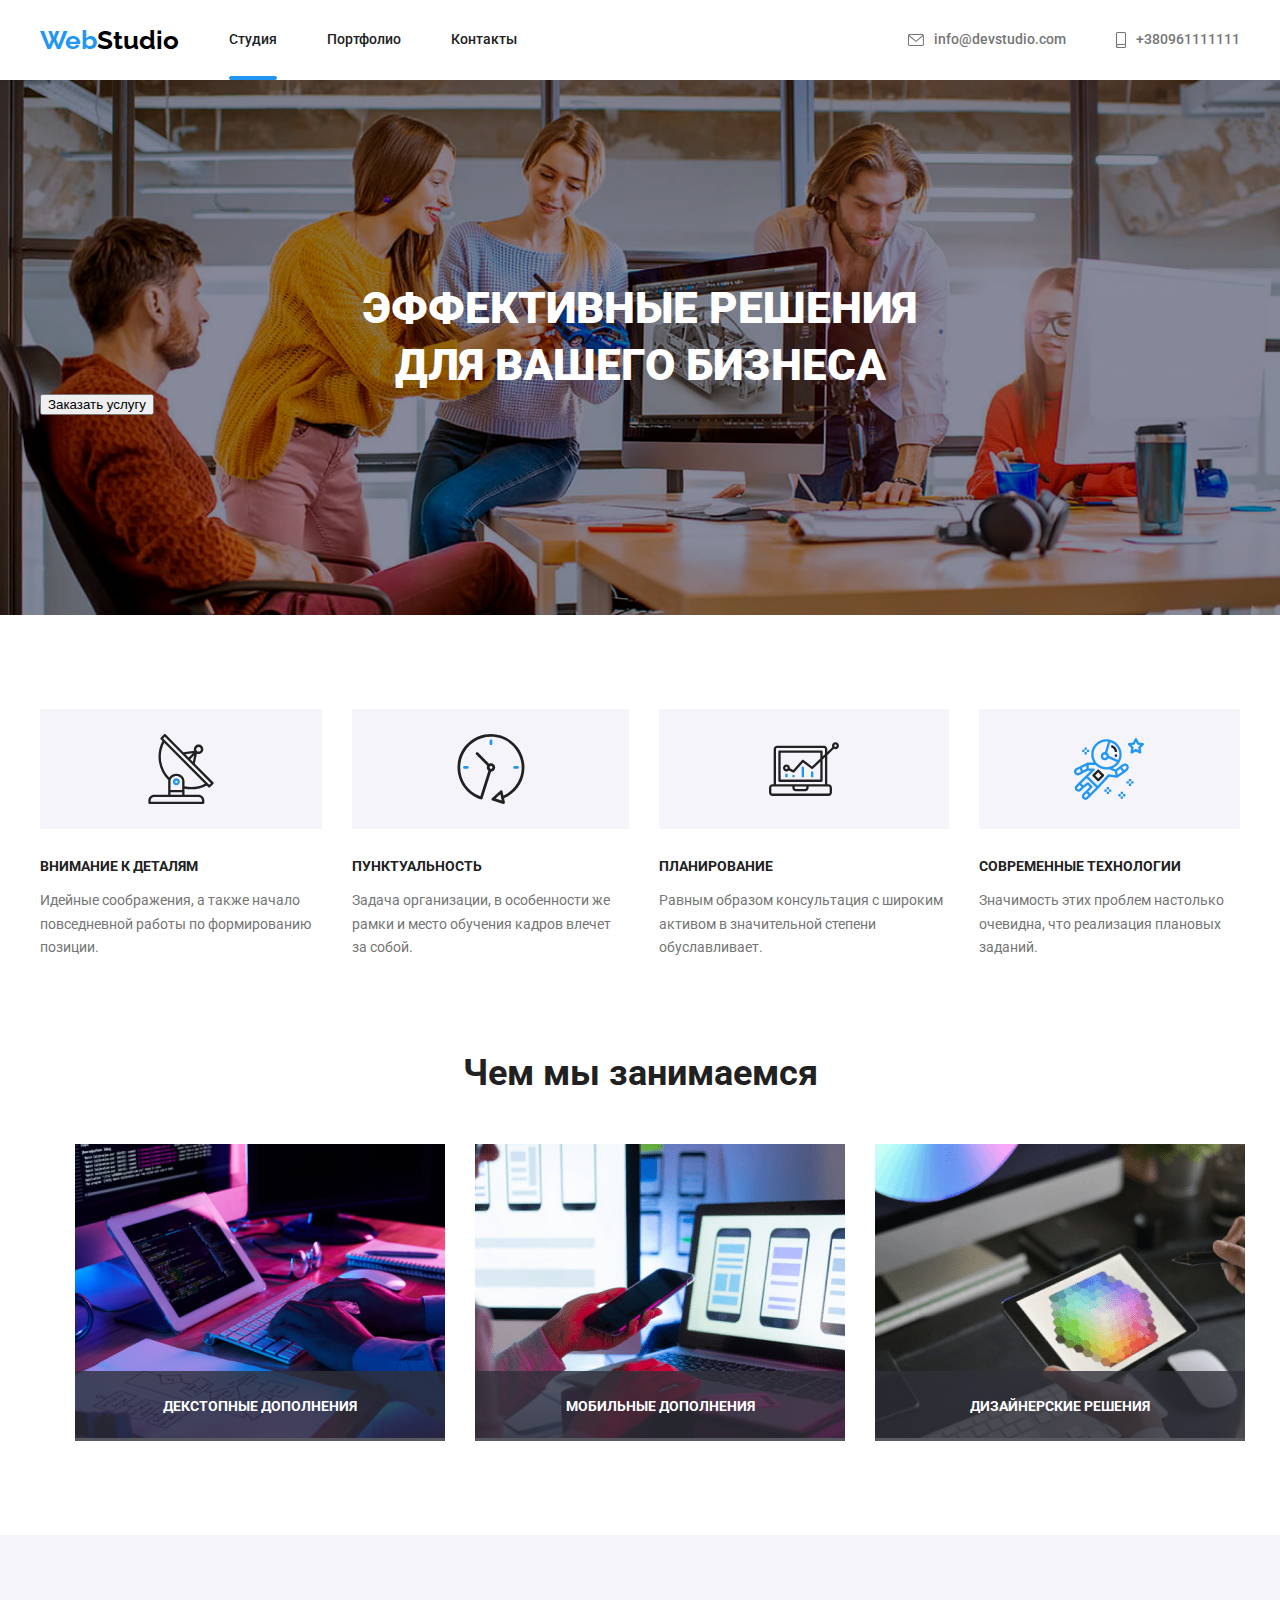
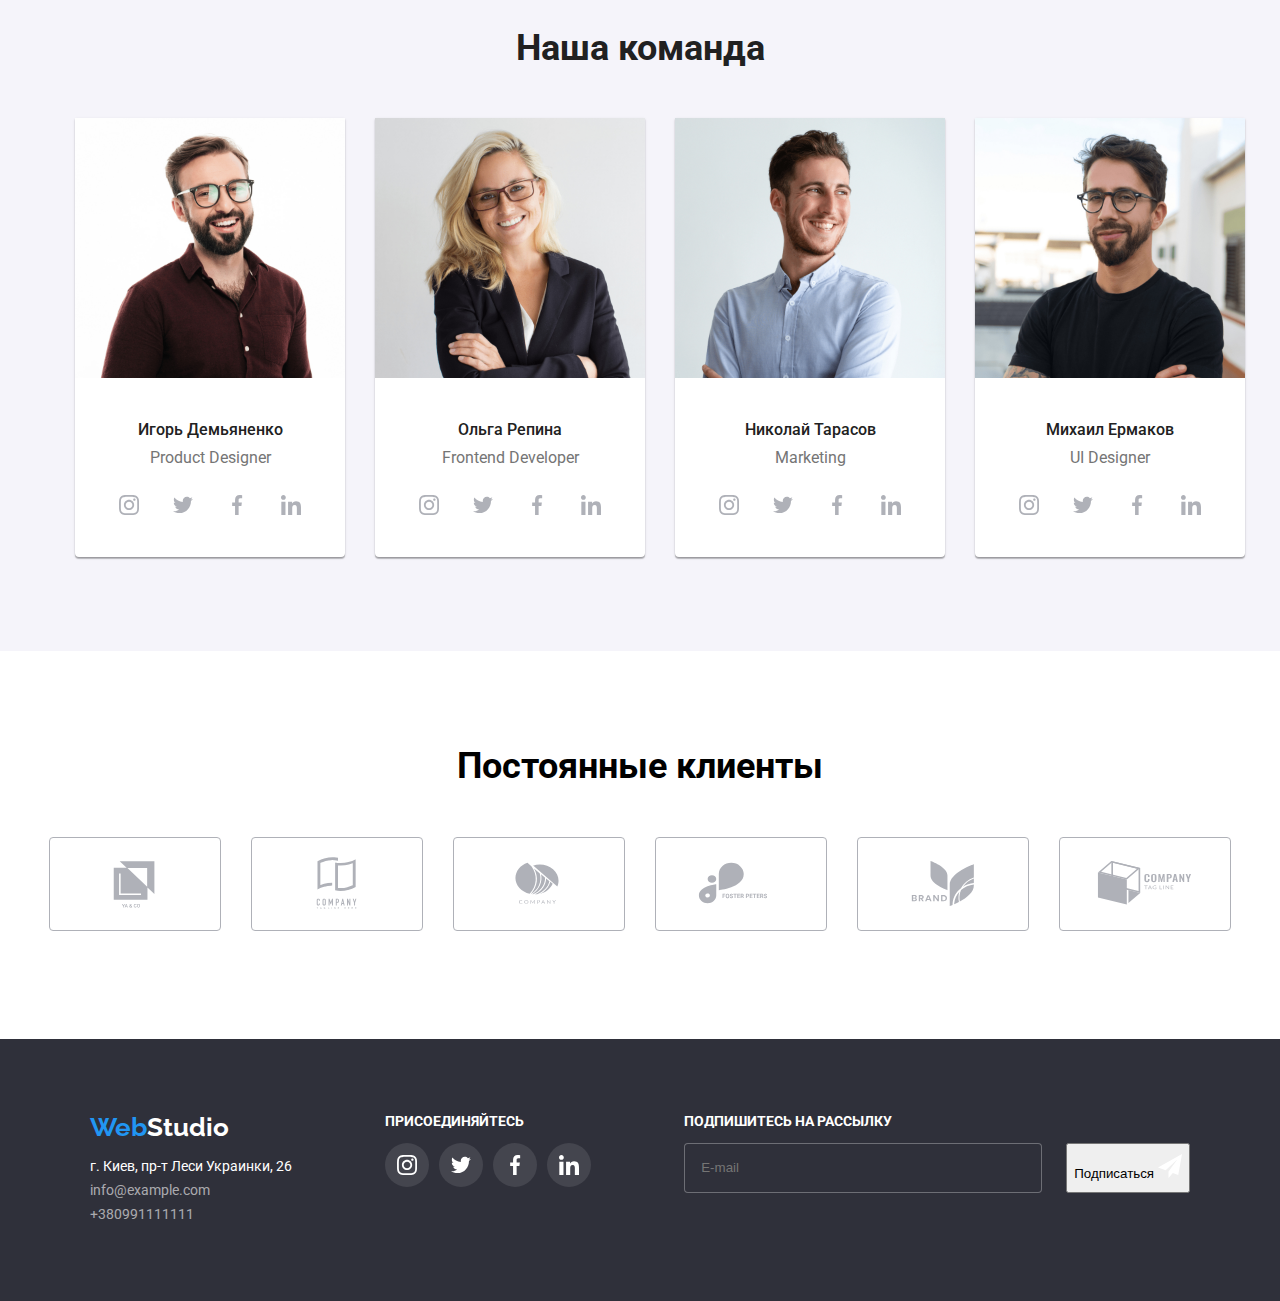
==== index.html @ a484ebea "Add files via upload" ====
<!DOCTYPE html>   
<html lang="ru">
    <head>
        <meta name="viewport" content="width=device-width, initial-scale=1">
        <meta charset="utf-8">
        <title>Главная</title>
        <link rel="preconnect" href="https://fonts.googleapis.com">
        <link rel="preconnect" href="https://fonts.gstatic.com" crossorigin>
        <link href="https://fonts.googleapis.com/css2?family=Roboto:wght@100;400&display=swap" rel="stylesheet">
        <link href="https://fonts.googleapis.com/css2?family=Raleway:wght@700&family=Roboto:wght@400;500;700;900&display=swap" rel="stylesheet">
        <link href="https://unpkg.com/aos@2.3.1/dist/aos.css" rel="stylesheet">
        <link rel="stylesheet" href="./css/main.min.css"/>
        <link rel="stylesheet" href="./css/style.css"/>
    </head>
    <body>
      <header>
      <div class="container" style="display: flex; align-items:center">
          <a href="" class="noizeone"><span>Web</span><span class="noizetwo">Studio</span></a>
        <nav>
         <ul class="fly">
             <li class="left"><a class="sonik blue current" href="">Студия</a></li>
             <li class="left"><a class="sonik blue" href="./portfolio.html">Портфолио</a></li>
             <li class="left"><a class="sonik blue" href="">Контакты</a></li>
         </ul>
        </nav>    
      <ul class="ply">
       <li class="right">
        <a class="sonik red boss" href="mailto:info@devstudio.com" ><svg class="doroga" width="16" height="12">
          <use href="./images/icons.svg#icon-envelope-1"></use>
         </svg> info@devstudio.com </a>
      </li>
       <li class="right">
        <a class="sonik red barbos" href="tel:+380961111111"><svg class="doroga" width="10" height="16">
          <use href="./images/icons.svg#icon-smartphone"></use>
        </svg> +380961111111 </a>
      </li>
    </ul>   
      </div>
      </header>
    <main>
      <section>
        <h2 hidden>Предложения</h2>
          <section class="max">
            <div class="container">
              <h2 class="oppo">ЭФФЕКТИВНЫЕ РЕШЕНИЯ ДЛЯ ВАШЕГО БИЗНЕСА</h2>
            </div>
            <div class="container">  
              <button class="bizon" type="button" data-modal-open>Заказать услугу</button>
            </div>
          </section>  
          <section class="mer">  
            <div class="container">
             <h2 hidden>Преимущества</h2>
            <ul class="fanera">
              <li class="jess">
                <div class="bios">
                  <svg class="antibiotik" width="70" height="70">
                   <use href="./images/icons.svg#icon-antenna-1-1"></use>
                  </svg>
                </div>
                <h3 class="isak">Внимание к деталям</h3>
                <p class="teacher">Идейные соображения, а также 
                начало повседневной работы по 
                формированию позиции.</p>
              </li>
              <li class="jess">
                <div  class="bios">
                  <svg class="antibiotik" width="70" height="70">
                   <use href="./images/icons.svg#icon-clock-1-1"></use>
                  </svg>
                </div>
                <h3 class="isak">Пунктуальность</h3>
                <p class="teacher">Задача организации, в особенности 
                же рамки и место обучения кадров
                влечет за собой.</p>
              </li>
              <li class="jess">
                <div  class="bios">
                  <svg class="antibiotik" width="70" height="70">
                   <use href="./images/icons.svg#icon-diagram-1-1"></use>
                  </svg>
                </div>
                <h3 class="isak">Планирование</h3>
                <p class="teacher">Равным образом консультация с 
                широким активом в значительной 
                степени обуславливает.</p>
              </li>
              <li class="jess">
                <div class="bios">
                  <svg class="antibiotik" width="70" height="70">
                   <use href="./images/icons.svg#icon-astronaut-1-1"></use>
                  </svg>
                </div>
                <h3 class="isak">Современные технологии</h3>
                <p class="teacher">Значимость этих проблем настолько 
                очевидна, что реализация плановых 
                заданий.</p>
              </li>
            </ul>
          </div>
          </section>
          <section class="section">
            <div class="container">
              <h2 class="mading">Чем мы занимаемся</h2>
            </div> 
            <div class="container"> 
            <ul class="green">
              <li class="sos">
                  <img src="./images/computer-img-1.jpg"
                   alt="computers image"
                   width="370"
                   height="294"
                   />
                 <p class="protest">ДЕКСТОПНЫЕ ДОПОЛНЕНИЯ</p>  
              </li>
              <li class="sos">
                <img src="./images/computer-img-2.jpg" 
                alt="computers image"     
                width="370"
                height="294"
                />
                <p class="protest">МОБИЛЬНЫЕ ДОПОЛНЕНИЯ</p>
              </li>
              <li class="sos">
                <img src ="./images/computer-img-3.jpg"
                alt="computers image"
                width="370"
                height="294"
                />
                <p class="protest">ДИЗАЙНЕРСКИЕ РЕШЕНИЯ</p>
              </li>
            </ul>
            </div>
          </section>
          <section class="bayer">
            <div class="container">
              <h2 class="shooter">Наша команда</h2>
            </div>
            <div class="container">  
             <ul class="caban">
                <li class="protein">
                 <img src="./images/team-1.jpg" 
                 alt="Team image"
                 width="270"
                 height="260"
                 />
                 <div class="plan">
                   <h3 class="name">Игорь Демьяненко</h3>
                   <p lang="en" class="profesion">Product Designer</p>
                   <ul class="churge"> 
                    <li class="bordo-pop-link">
                     <a href="" class="bordo-pop-item">
                      <svg class="bordo-pop-icon" width="20" height="20">
                       <use href="./images/icons.svg#icon-instagram-2-3"></use>
                      </svg>
                     </a>
                   </li> 
                   <li class="bordo-pop-link">
                     <a href="" class="bordo-pop-item">
                      <svg class="bordo-pop-icon" width="20" height="20">
                        <use href="./images/icons.svg#icon-twitter-1-2"></use>
                      </svg>
                     </a>
                   </li>
                   <li class="bordo-pop-link">
                     <a href="" class="bordo-pop-item">
                      <svg class="bordo-pop-icon" width="20" height="20">
                        <use href="./images/icons.svg#icon-facebook-1-3"></use>
                      </svg>
                     </a>
                   </li>  
                   <li class="bordo-pop-link">
                     <a href="" class="bordo-pop-item">
                      <svg class="bordo-pop-icon" width="20" height="20">
                        <use href="./images/icons.svg#icon-linkedin-1-5"></use>
                      </svg>
                     </a>
                   </li>            
                   </ul> 
                 </div>                    
               <li class="protein">
               <img src="./images/team-2.jpg" 
                alt="Team image"
                width="270"
                height="260"
                />
               <div class="plan"> 
                 <h3 class="name">Ольга Репина</h3>
                 <p lang="en" class="profesion">Frontend Developer</p> 
                 <ul class="churge"> 
                  <li class="bordo-pop-link">
                   <a href="" class="bordo-pop-item">
                    <svg class="bordo-pop-icon" width="20" height="20">
                     <use href="./images/icons.svg#icon-instagram-2-3"></use>
                    </svg>
                   </a>
                 </li> 
                 <li class="bordo-pop-link">
                   <a href="" class="bordo-pop-item">
                    <svg class="bordo-pop-icon" width="20" height="20">
                      <use href="./images/icons.svg#icon-twitter-1-2"></use>
                    </svg>
                   </a>
                 </li>
                 <li class="bordo-pop-link">
                   <a href="" class="bordo-pop-item">
                    <svg class="bordo-pop-icon" width="20" height="20">
                      <use href="./images/icons.svg#icon-facebook-1-3"></use>
                    </svg>
                   </a>
                 </li>  
                 <li class="bordo-pop-link">
                   <a href="" class="bordo-pop-item">
                    <svg class="bordo-pop-icon" width="20" height="20">
                      <use href="./images/icons.svg#icon-linkedin-1-5"></use>
                    </svg>
                   </a>
                 </li>            
                 </ul> 
               </div>  
             <li class="protein">
               <img src="./images/team-3.jpg" 
                alt="Team image"
                width="270"
                height="260"
                />
                <div class="plan">
                  <h3 class="name">Николай Тарасов</h3>
                  <p lang="en" class="profesion">Marketing</p>
                  <ul class="churge"> 
                   <li class="bordo-pop-link">
                     <a href="" class="bordo-pop-item">
                      <svg class="bordo-pop-icon" width="20" height="20">
                       <use href="./images/icons.svg#icon-instagram-2-3"></use>
                      </svg>
                     </a>
                   </li> 
                   <li class="bordo-pop-link">
                     <a href="" class="bordo-pop-item">
                      <svg class="bordo-pop-icon" width="20" height="20">
                        <use href="./images/icons.svg#icon-twitter-1-2"></use>
                      </svg>
                     </a>
                   </li>
                   <li class="bordo-pop-link">
                     <a href="" class="bordo-pop-item">
                      <svg class="bordo-pop-icon" width="20" height="20">
                        <use href="./images/icons.svg#icon-facebook-1-3"></use>
                      </svg>
                     </a>
                   </li>  
                   <li class="bordo-pop-link">
                     <a href="" class="bordo-pop-item">
                      <svg class="bordo-pop-icon" width="20" height="20">
                        <use href="./images/icons.svg#icon-linkedin-1-5"></use>
                      </svg>
                     </a>
                   </li>            
                  </ul> 
                </div> 
               <li class="protein">
                 <img src="./images/team-4.jpg" 
                   alt="Team image"
                   width="270"
                   height="260"
                   />
                <div class="plan">   
                  <h3 class="name">Михаил Ермаков</h3>
                  <p lang="en" class="profesion">UI Designer</p>
                  <ul class="churge"> 
                    <li class="bordo-pop-link">
                     <a href="" class="bordo-pop-item">
                      <svg class="bordo-pop-icon" width="20" height="20">
                       <use href="./images/icons.svg#icon-instagram-2-3"></use>
                      </svg>
                     </a>
                   </li> 
                   <li class="bordo-pop-link">
                     <a href="" class="bordo-pop-item">
                      <svg class="bordo-pop-icon" width="20" height="20">
                        <use href="./images/icons.svg#icon-twitter-1-2"></use>
                      </svg>
                     </a>
                   </li>
                   <li class="bordo-pop-link">
                     <a href="" class="bordo-pop-item">
                      <svg class="bordo-pop-icon" width="20" height="20">
                        <use href="./images/icons.svg#icon-facebook-1-3"></use>
                      </svg>
                     </a>
                   </li>  
                   <li class="bordo-pop-link">
                     <a href="" class="bordo-pop-item">
                      <svg class="bordo-pop-icon" width="20" height="20">
                        <use href="./images/icons.svg#icon-linkedin-1-5"></use>
                      </svg>
                     </a>
                   </li>            
                 </ul> 
                </div> 
             </ul>   
            </div>   
          </section>
          <section class="section">
              <h2 class="ios">Постоянные клиенты</h2>
              <div class="fff">
                <ul class="lion">
                  <li class="zoom">
                    <a href="http://instagram.com" class="symbol-client">
                      <svg class="bro" width="106" height="60">
                        <use href="./images/icons.svg#icon-Logo-1"></use>
                      </svg>
                    </a>
                  </li>
                  <li class="zoom">
                    <a href="" class="symbol-client">
                      <svg class="bro" width="106" height="60">
                        <use href="./images/icons.svg#icon-Logo-2"></use>
                      </svg>
                    </a>
                  </li>
                  <li class="zoom">
                    <a href="" class="symbol-client">
                      <svg class="bro" width="106" height="60">
                        <use href="./images/icons.svg#icon-Logo-3"></use>
                      </svg>
                    </a>
                  </li>
                  <li class="zoom">
                    <a href="" class="symbol-client">
                      <svg class="bro" width="106" height="60">
                        <use href="./images/icons.svg#icon-Logo-4"></use>
                      </svg>
                    </a>
                  </li>
                  <li class="zoom">
                    <a href="" class="symbol-client">
                      <svg class="bro" width="106" height="60">
                        <use href="./images/icons.svg#icon-Logo-5"></use>
                      </svg>
                    </a>
                  </li>
                  <li class="zoom">
                    <a href="" class="symbol-client">
                      <svg class="bro" width="106" height="60">
                        <use href="./images/icons.svg#icon-Logo-6"></use>
                      </svg>
                    </a>
                  </li>
                </ul>
              </div>
          </section>
      </section>    
    </main>
     <footer class="popitbox">
     <div class="aaa">
      <div class="containerr">
        <ul class="tnt">
          <li><a href="" class="noizethree"><span>Web</span><span class="noizefour">Studio</span></a></li>
        </ul>          
          <address>
        <ul class="import">
            <li class="link alert">г. Киев, пр-т Леси Украинки, 26</li>
            <li><a class="link safe" href="mailto:info@example.com">info@example.com</a></li>
            <li><a class="link safe" href="tel:+380991111111">+380991111111</a></li>
        </ul>    
      </address>
      </div> 
      <div class="pip">
        <h3 class="junior">ПРИСОЕДИНЯЙТЕСЬ</h3>
        <ul class="ulian">
          <li class="ylia">
           <a href="" class="tor">
            <svg class="unit" width="20" height="20">
              <use href="./images/icons.svg#icon-instagram-2-3"></use>
            </svg>
           </a> 
          </li>
          <li class="ylia">
            <a href="" class="tor">
              <svg class="unit" width="20" height="20">
                <use href="./images/icons.svg#icon-twitter-1-2"></use>
              </svg>
            </a> 
          </li>
          <li class="ylia">
            <a href="" class="tor">
              <svg class="unit" width="20" height="20">
                <use href="./images/icons.svg#icon-facebook-1-3"></use>
              </svg>
            </a> 
          </li>
          <li class="ylia">
            <a href="" class="tor">
              <svg class="unit" width="20" height="20">
                <use href="./images/icons.svg#icon-linkedin-1-5"></use>
              </svg>
            </a> 
          </li>
        </ul>
      </div>
     <div>
       <h3 class="zemlia">ПОДПИШИТЕСЬ НА РАССЫЛКУ</h3>
       <div class="infa">
        <form class="infa">
         <input
           type="email"
           name="email"
           id="email"
           class="drezden"
           placeholder="E-mail"
         />
         <button type="submit" class="joker" >Подписаться  
           <svg width="24" height="24" class="tochka">
             <use href="./images/icons.svg#icon-icon-send-2-1"></use>   
           </svg> 
         </button> 
        </form> 
       </div>
     </div> 
     </div>
    </footer>
    <div class="backdrop is-hidden" data-modal>
      <div class="modal">
         <button class="modal-iqos" type="button" data-modal-close>
          <svg class="gla" width="18" height="18">
            <use href="./images/icons.svg#icon-close-black-18dp-2-1-1"></use>
          </svg>
         </button>
         <p class="smith">Оставьте свои данные, мы вам перезвоним</p>
          <form class="usik">
           <label class="hirurg">
            <span class="otstup">Имя</span>  
             <input 
              type="text" 
              class="text-radost" 
              name="user-name"
              id="user-name"
             />
             <svg class="klip" width="18" height="18">
               <use href="./images/icons.svg#icon-person-black-18dp-1"></use> 
             </svg>
           </label>         
           <label class="hirurg">
            <span  class="otstup">Телефон</span>    
            <input 
                 type="tel" 
                 class="text-radost" 
                  title="+380 (98) 991-22-09"
                  name="user-tel"
                  id="user-tel"
                  />
              <svg class="klip" width="18" height="18">
                <use href="./images/icons.svg#icon-phone-black-18dp-1"></use> 
              </svg>
           </label > 
          <label class="hirurg">
            <span class="otstup">Почта</span>
           <input  
             type="email" 
             class="text-radost" 
             name="user-email"
             id="user-email"
            />
            <svg class="klip" width="18" height="18">
              <use href="./images/icons.svg#icon-email-black-18dp-1" ></use> 
            </svg>
          </label> 
          <label class="gora">
          <span class="otstup">Коментарий</span> 
           <textarea
              class="text-grust" 
              name="user-coment"
              id="user-coment"
              placeholder="Введите текст"
            ></textarea>
          </label>  
          <div class="otoplenie">
            <input
             type="checkbox"
             name="policy"
             id="policy"
             value="true"
             class="modal-check visually-hidden"
            />
            <label for="policy" class="noov">
              <span>
                <svg class="zrenie" width="16" height="15">
                   <use href="./images/icons.svg#icon-Vector-4"></use>
                </svg>
              </span>  
            </label>  
          </div>  
           <span class="chelka"> Соглашаюсь с рассылкой и принимаю</span>
           <span class="moov">Условия договора</span>
            <button type="submit" class="oboi">Отправить</button>
          </form>     
      </div>
      </div>

    <script src="./js/modal.js"></script>
    <script src="https://unpkg.com/aos@2.3.1/dist/aos.js"></script>
    <script>
      AOS.init();
    </script>
   </body>
    </html>
---- css/main.min.css ----
:root{--color1: #212121;--color2: #757575;--color3: #FFFFFF;--color4: #2196F3;--color5: #2F303A;--color6: #AFB1B8;--color7: #F5F4FA;--color8: rgba(33, 150, 243, 1);--color9: rgba(175, 177, 184, 1);--card-gap: 30px}body{font-family:"Roboto","Raleway",sans-serif;font-size:14px;margin:0}ul{list-style:none}.current{color:var(--color4);position:relative}button.current{color:var(--color3);background-color:var(--color4)}.current::after{position:absolute;content:"";background-color:#2196f3;width:100%;height:4px;border-radius:2px;bottom:0;left:0}.current::after .coment{height:80px;border-bottom:1px solid #ececec}.position{background-color:var(--color3)}.popitbox{background-color:#2f303a;padding:60px 0}.policy{font-weight:400;font-size:14px}.max{background:var(--color5);background-image:url(../images/background.png);padding:200px 0;background-size:cover}.bayer{padding:94px 0;background:#f5f4fa}.section{padding-top:94px;padding-bottom:94px}.mer{padding-top:94px}.section{padding-bottom:94px}.key{padding:94px 0px}.fanera{background:#fff;display:flex;margin:-15px;padding:0;justify-content:center}.caban{box-sizing:border-box;display:flex;flex-direction:row;justify-content:center;margin:-15px}.green{box-sizing:border-box;display:flex;flex-direction:row;justify-content:center;margin:-15px}.tnt{padding:0}.ulian{display:flex;gap:10px;padding:0}.fly{margin:0;padding-left:0;display:inline-flex}.ply{margin-left:auto;display:inline-flex;margin-top:0;margin-bottom:0}.import{padding:0}.avatar{display:flex;justify-content:center;flex-direction:row;padding:0;margin:-15px;flex-wrap:wrap;gap:30px}.mark{display:flex;flex-direction:row;align-content:center;justify-content:center;margin-bottom:50px}.lion{padding-left:0;display:flex;gap:30px;justify-content:center}.churge{display:flex;gap:10px;justify-content:center;padding-left:0;margin-top:16px}.left{padding-left:50px;transition-duration:250ms;transition-timing-function:cubic-bezier(0.4, 0, 0.2, 1)}.left:focus,.left:hover{transition-duration:250ms;transition-timing-function:cubic-bezier(0.4, 0, 0.2, 1)}.senior{border-width:145px;border:1px solid #fff}.senior:hover,.senior:focus{transition-duration:250ms;transition-timing-function:cubic-bezier(0.4, 0, 0.2, 1)}.ylia{justify-content:center;background-color:rgba(255,255,255,.1);color:var(--color3);width:44px;height:44px;border-radius:50%;transition-property:background-color;transition-duration:250ms;transition-timing-function:cubic-bezier(0.4, 0, 0.2, 1)}.ylia:focus,.ylia:hover{background-color:var(--color4);fill:var(--color3);transition-property:background-color;transition-duration:250ms;transition-timing-function:cubic-bezier(0.4, 0, 0.2, 1)}.megogo{width:370px;border:1px var(--color1);background-color:var(--color3);border:1px solid #eee}.megogo:hover,.megogo:focus{box-shadow:0px 1px 1px rgba(0,0,0,.12),0px 4px 4px rgba(0,0,0,.06),1px 4px 6px rgba(0,0,0,.16)}.megogo:hover .text-reklama{transform:translateY(0%)}.safe{font-size:14px;line-height:1.7;font-weight:400;font-style:normal;color:rgba(255,255,255,.6);text-decoration:none}.safe:hover,.safe:focus{color:var(--color4)}.sos{position:relative;margin:15px}.protein{background:#fff;margin:15px;box-shadow:0px 1px 3px rgba(0,0,0,.12),0px 1px 1px rgba(0,0,0,.14),0px 2px 1px rgba(0,0,0,.2);border-radius:0px 0px 4px 4px}.alert{font-size:14px;line-height:1.7;font-weight:400;font-style:normal;color:#fff}.zoom{width:170px;height:92px;border-radius:4px;border:1px solid var(--color6);fill:#afb1b8}.zoom:focus,.zoom:hover{border:1px solid var(--color8);fill:#2196f3}.bordo-pop-link{display:flex;justify-content:center;fill:var(--color6)}.bordo-pop-link:hover,.bordo-pop-link:focus{fill:var(--color3)}.jess{display:inline-block;margin:15px;justify-content:center}.protest{position:absolute;color:#fff;background-color:rgba(47,48,58,.8);justify-content:center;align-items:center;display:flex;font-weight:bold;height:70px;width:100%;bottom:0;left:0;margin:0}.oppo{font-size:44px;line-height:1.3;font-weight:900;color:#fff;max-width:650px;text-align:center;margin:0 auto}.sonik{font-size:14px;line-height:1.1;font-weight:500;text-decoration:none;justify-content:flex-start;align-items:center}.sonik:hover,.sonik:focus{color:#2196f3}.red{color:#757575;padding-left:50px;padding-top:32px;padding-bottom:32px;align-items:center;display:flex;transition-property:color;transition-duration:250ms;transition-timing-function:cubic-bezier(0.4, 0, 0.2, 1)}.red:hover,.red:focus{transition-property:color;transition-duration:250ms;transition-timing-function:cubic-bezier(0.4, 0, 0.2, 1);fill:#2196f3}.blue{display:block;padding-top:32px;padding-bottom:32px;color:#212121;transition-property:color;transition-duration:250ms;transition-timing-function:cubic-bezier(0.4, 0, 0.2, 1)}.blue:hover,.blue:focus{transition-property:color;transition-duration:250ms;transition-timing-function:cubic-bezier(0.4, 0, 0.2, 1)}.boss:focus,.boss:hover{color:#2196f3}.barbos:focus,.barbos:hover{color:#2196f3}.mading{font-size:36px;line-height:1.1;font-weight:700;text-align:center;color:var(--color1);margin:0 0 50px 0}.javellin{font-size:16px;line-height:1.8;font-weight:400;margin:0;color:var(--color2)}.ios{margin-top:0;font-size:36px;margin-bottom:50px;text-align:center;border:0ch}.isak{font-size:14px;line-height:1.1;font-weight:700;color:var(--color1);text-transform:uppercase;margin:10px;margin-left:0}.shooter{font-size:36px;line-height:1.1;font-weight:700;margin:0;text-align:center;color:var(--color1);background:var(--color7);margin-bottom:50px}.text-reklama{font-size:18px;line-height:1.5;font-weight:400;position:absolute;background-color:rgba(33,150,243,.9);color:#fff;top:0;left:0;width:100%;height:100%;margin:0;transform:translateY(100%);transition-property:transform;transition-duration:250ms;transition-timing-function:cubic-bezier(0.4, 0, 0.2, 1);padding:63px 24px}.smith{margin-top:0;margin-bottom:12px;font-size:20px;font-weight:700;text-align:center;color:#212121}.tor{justify-content:center;width:44px;height:44px;display:flex;align-items:center}.junior{font-family:"Roboto";font-style:normal;font-weight:700;font-size:14px;color:#fff}.noizeone{font-size:26px;line-height:1.1;font-weight:700;font-family:"Raleway",sans-serif;color:var(--color4);text-decoration:none;justify-content:center}.noizetwo{font-size:26px;line-height:1.1;font-weight:700;font-family:"Raleway",sans-serif;color:#000;text-decoration:none;justify-content:center}.noizethree{font-size:26px;line-height:1.1;font-weight:700;font-family:"Raleway",sans-serif;color:#2196f3;text-decoration:none;justify-content:center}.noizefour{font-size:26px;line-height:1.1;font-weight:700;font-family:"Raleway",sans-serif;color:#fff;text-decoration:none}.symbol-client{height:inherit;display:flex;justify-content:center;align-items:center;fill:#afb1b8;transition-property:fill;transition-duration:250ms;transition-timing-function:cubic-bezier(0.4, 0, 0.2, 1)}.symbol-client:hover,.symbol-client:focus{fill:#2196f3;transition-property:fill;transition-duration:250ms;transition-timing-function:cubic-bezier(0.4, 0, 0.2, 1)}.loft{font-size:18px;line-height:2;font-weight:700;color:var(--color1);margin-bottom:4px;margin-top:0}.zemlia{color:#fff;font-weight:700;font-size:14px;margin-bottom:14px}.bordo-pop-item{width:44px;height:44px;border-radius:50%;display:flex;align-items:center;justify-content:center;background-color:var(--color3);fill:var(--color6);transition-property:background-color;transition-duration:250ms;transition-timing-function:cubic-bezier(0.4, 0, 0.2, 1)}.bordo-pop-item:hover,.bordo-pop-item:focus{background-color:var(--color4);fill:var(--color3);transition-duration:background-color;transition-duration:250ms;transition-timing-function:cubic-bezier(0.4, 0, 0.2, 1)}.teacher{font-size:14px;line-height:1.7;font-weight:400;color:var(--color2);padding:0;margin-bottom:0}.name{font-size:16px;line-height:1.1;font-weight:500;color:var(--color1);text-align:center;margin-bottom:10px;margin-top:10px}.profesion{font-size:16px;line-height:1.1;font-weight:400;color:var(--color2);text-align:center;margin-bottom:10px;margin:0}.container{width:1200px;padding:0 15px;margin:0 auto}.fff{margin-left:auto;margin-right:auto;padding-left:15px;padding-right:15px;width:1200px}.plan{padding:30px}.containerr{display:block}.aaa{display:flex;justify-content:center;flex-direction:row;width:1200px;margin:0 auto}.pip{justify-content:center;margin-left:93px;margin-right:93px}.infa{display:inline-flex;gap:12px}.victor{padding-left:24px;padding-right:24px;padding-top:20px;padding-bottom:20px}.onix{position:relative;overflow:hidden}.otoplenie{display:flex;align-items:center;margin-bottom:30px;padding-left:24px}.cntainer{flex-direction:row;justify-content:center;width:1200px;padding:0 15px;margin:0 auto}.modal{box-sizing:border-box;padding:40px;background-color:var(--color3);border-radius:4px;width:528px;min-height:581px;position:absolute;top:50%;left:50%;transform:translate(-50%, -50%)}.backdrop{position:fixed;top:0;width:100vw;height:100vh;background:rgba(0,0,0,.2)}.is-hidden{visibility:hidden;opacity:0;pointer-events:none}.bios{justify-content:center;background-color:var(--color7);height:120px;display:flex;align-items:center;margin-bottom:30px}.doroga{fill:#757575;flex-direction:column;margin-right:10px;fill:currentColor}.doroga:focus,.doroga:hover{fill:#2196f3}.antibiotik{fill:#212121}.bordo-pop-icon{justify-content:center;color:var(--color6)}.bordo-pop-icon:focus,.bordo-pop-icon:hover{color:var(--color3)}.unit{fill:var(--color3);justify-content:center}.klip{position:absolute;left:20px;top:35%}.klip:hover,.klip:focus{fill:#2196f3}.zrenie{fill:rgba(0,0,0,0);border:1px solid var(--color1)}.tochka{fill:#fff}.bro{fill:inherit}.bro:hover,.bro:focus{fill:#2196f3}.gla:hover{fill:#2196f3}.chelka{color:#757575}.moov{color:#2196f3;font-weight:400;font-size:14px;text-decoration:underline;padding-left:7px}.noov{align-items:center;display:flex;justify-content:center}.noov span{display:flex;align-items:center;justify-content:center;border-radius:2px;width:16px;height:15px;margin-right:10px}.visually-hidden{position:absolute;white-space:nowrap;width:1px;height:1px;overflow:hidden;border:0;padding:0;margin:-1px;clip:rect(0 0 0 0);clip-path:inset(50%)}.modal-check:hover{border:1px solid var(--color4)}.modal-check:checked+.noov span{border:none;background-color:#2196f3;transition-property:transform;transition-duration:250ms;transition-timing-function:cubic-bezier(0.4, 0, 0.2, 1)}.modal-check:checked+.noov .zrenie{border:none;fill:#fff}.hirurg{position:relative;font-weight:400;font-size:12px}.hirurg span{color:#757575;font-weight:400;font-size:12px}.hirurg:focus,.hirurg:hover{fill:#2196f3}.gora1{fill:#fff;width:15px;height:16px;align-items:center}.gora span{color:#757575;font-weight:400;font-size:12px}.gora1 span{width:16px;height:15px;border-radius:2px;margin-right:7px;display:inline;align-items:flex-start;justify-content:center}.text-radost{border-radius:4px;width:100%;height:40px;border:1px solid rgba(33,33,33,.2);outline:rgba(0,0,0,0);padding:0 45px;box-sizing:border-box;margin-top:4px;margin-bottom:10px}.text-radost:focus,.text-radost:hover{border-radius:4px;fill:#2196f3;border:1px solid #2196f3}.text-grust{outline:none;border:1px solid rgba(33,33,33,.2);border-radius:4px;width:100%;height:120px;padding-left:16px;padding-top:12px;margin-top:4px;margin-bottom:30px;box-sizing:border-box;resize:none}.text-grust:hover,.text-grust:focus{border:1px solid #2196f3}.text-grust::placeholder{color:rgba(117,117,117,.5);font-size:12px;font-weight:400}.drezden{position:relative;width:358px;height:50px;background-color:#2f303a;border:1px solid rgba(255,255,255,.3);margin-right:12px;padding:0;border-radius:4px;box-sizing:border-box;padding:16px}.drezden.focus{background-color:#2f303a}.wew{background:#fff}.island{text-align:left}.maximus{height:80px;background-color:#fff}.club{display:inline-flex;flex-direction:row;justify-content:flex-end;padding:32px;margin-right:50px}.sea{margin:94px,8px,56px,517px}.zly{display:inline-flex}.export{padding-top:60px;padding-bottom:20px}.aria{padding-top:94px}.eee{display:block}.mountain{display:inline;align-items:flex-start;justify-content:center}/*# sourceMappingURL=main.min.css.map */
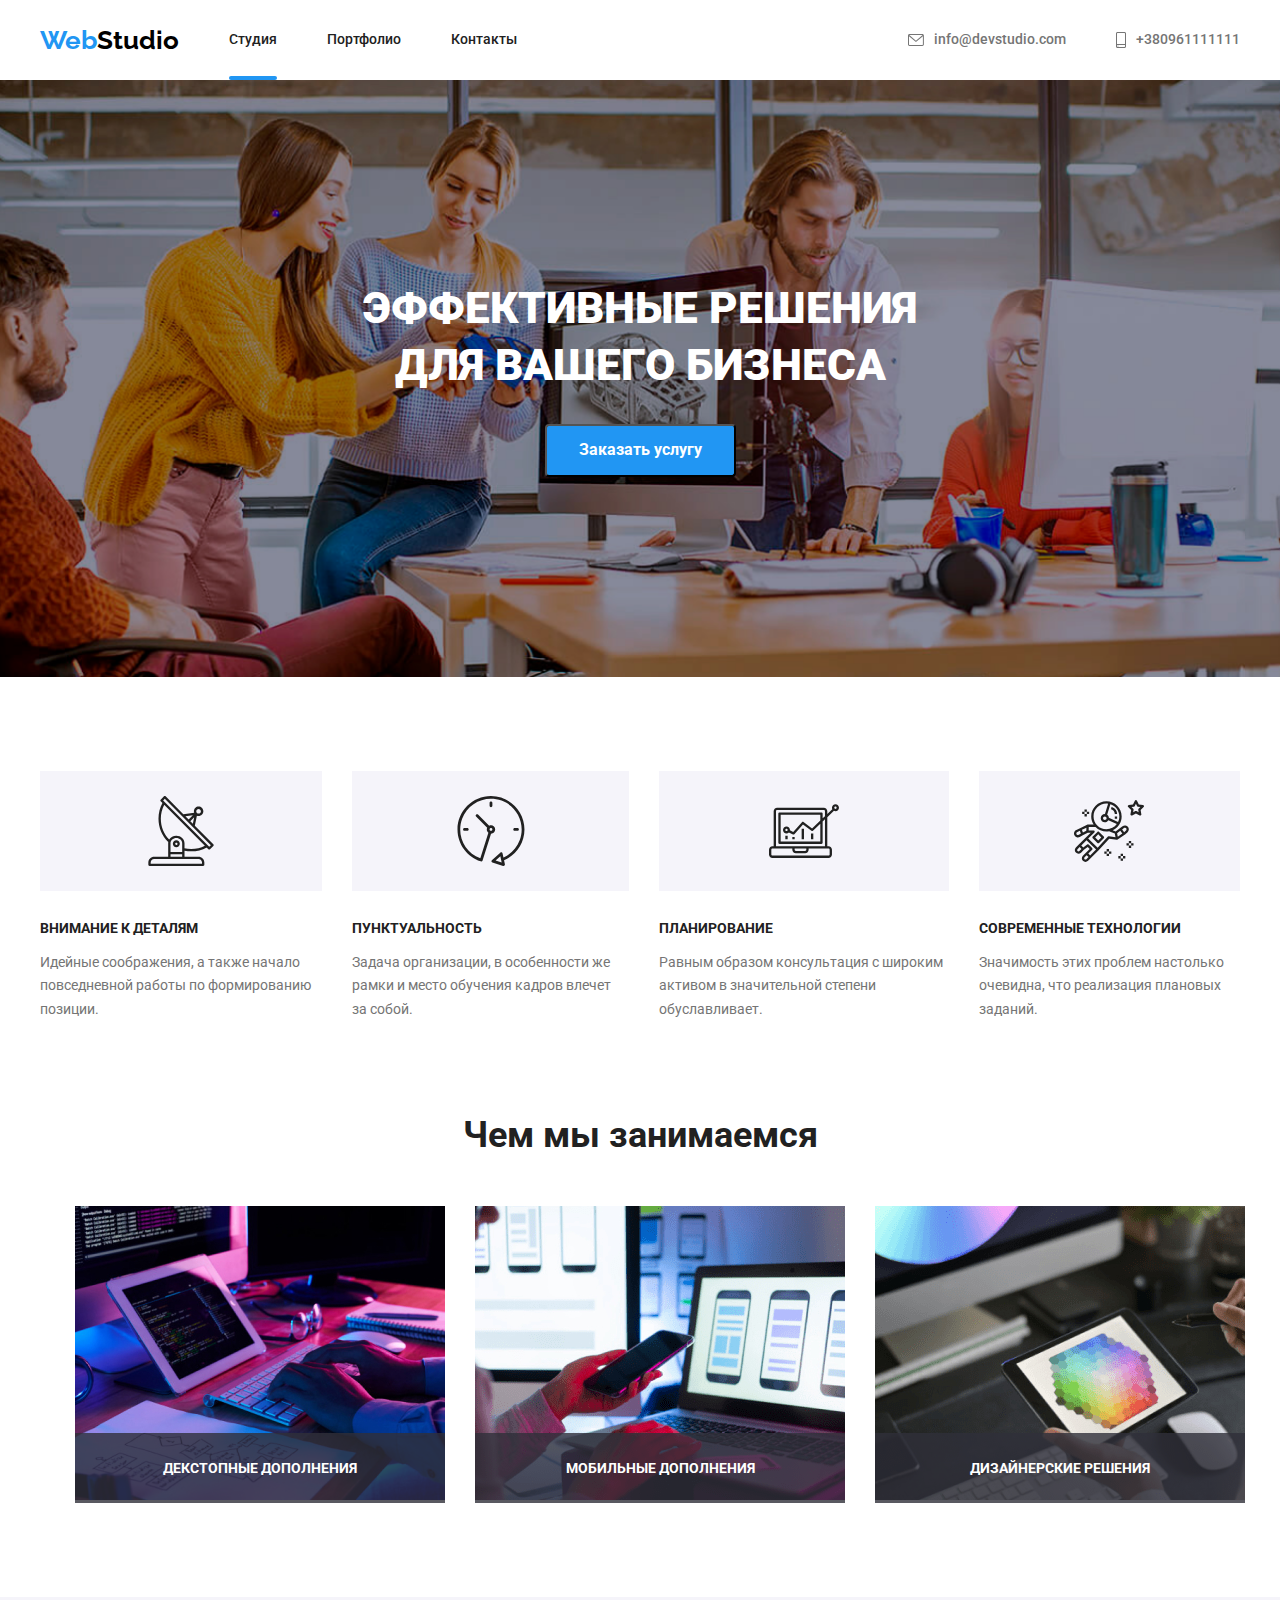
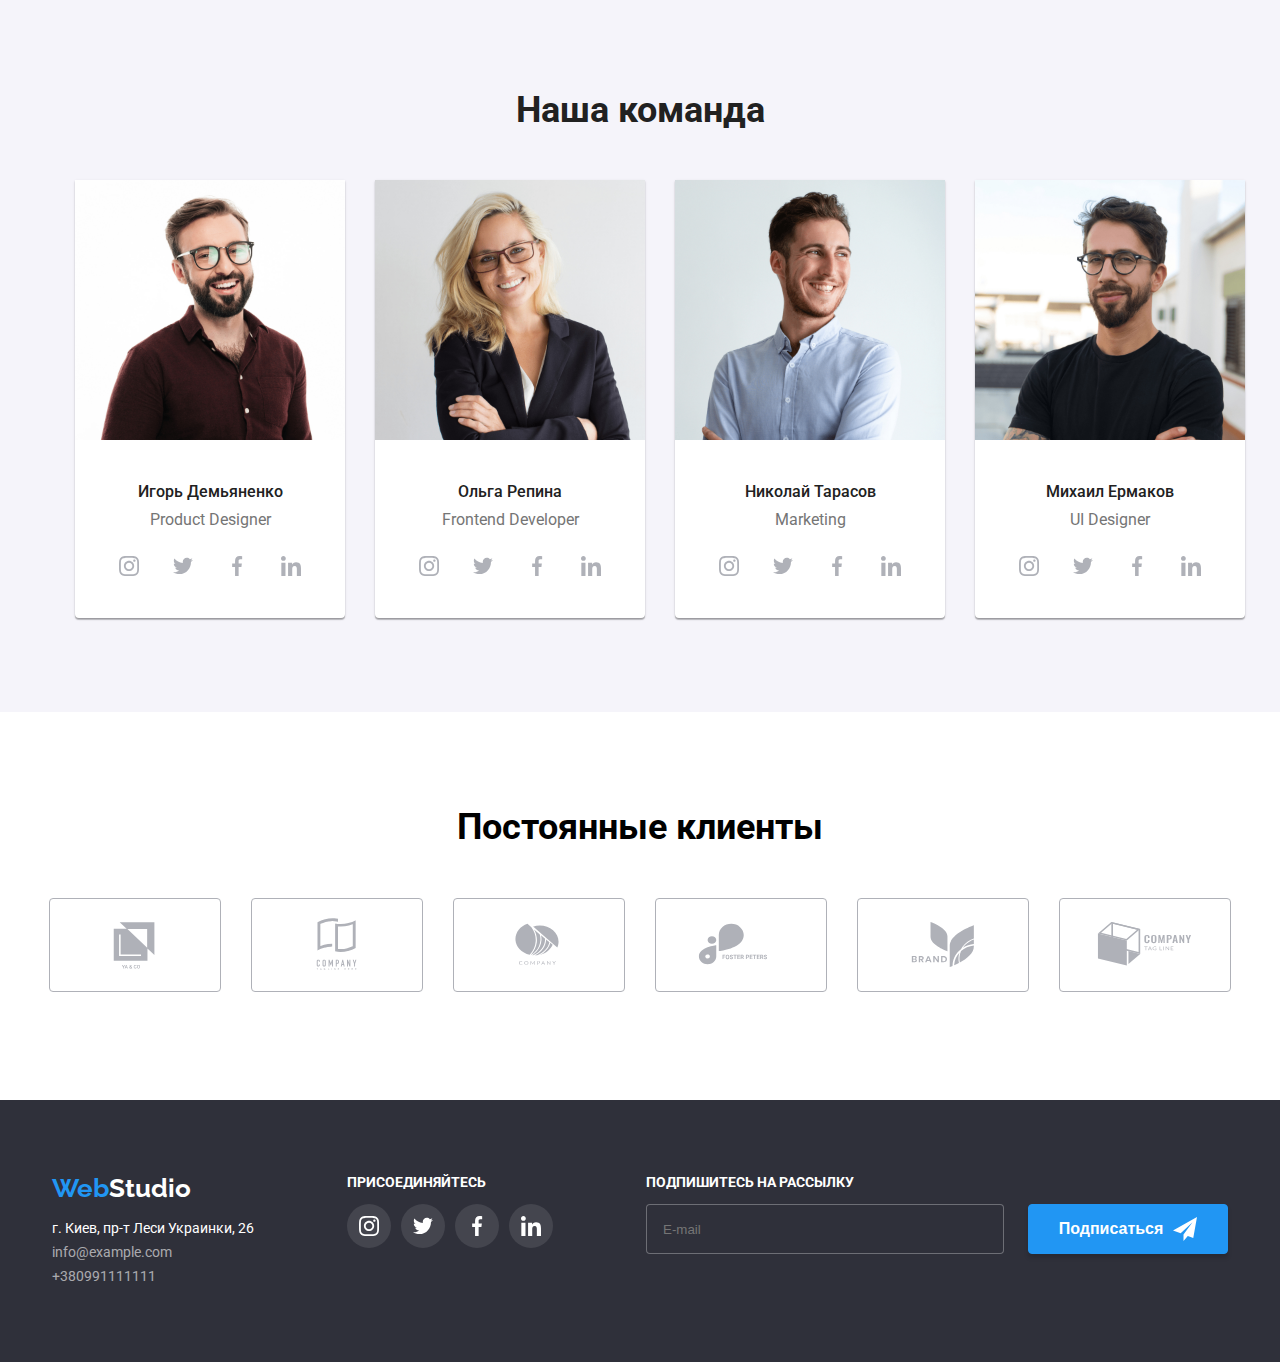
==== commit 7c277fb1: "Add files via upload" ====
--- a/index.html
+++ b/index.html
@@ -38,15 +38,11 @@
       </div>
       </header>
     <main>
-      <section>
-        <h2 hidden>Предложения</h2>
           <section class="max">
             <div class="container">
-              <h2 class="oppo">ЭФФЕКТИВНЫЕ РЕШЕНИЯ ДЛЯ ВАШЕГО БИЗНЕСА</h2>
-            </div>
-            <div class="container">  
+              <h1 class="oppo">ЭФФЕКТИВНЫЕ РЕШЕНИЯ ДЛЯ ВАШЕГО БИЗНЕСА</h1>
+            </div>  
               <button class="bizon" type="button" data-modal-open>Заказать услугу</button>
-            </div>
           </section>  
           <section class="mer">  
             <div class="container">
@@ -349,8 +345,7 @@
                   </li>
                 </ul>
               </div>
-          </section>
-      </section>    
+          </section>   
     </main>
      <footer class="popitbox">
      <div class="aaa">
@@ -490,9 +485,9 @@
                 </svg>
               </span>  
             </label>  
-          </div>  
            <span class="chelka"> Соглашаюсь с рассылкой и принимаю</span>
            <span class="moov">Условия договора</span>
+          </div> 
             <button type="submit" class="oboi">Отправить</button>
           </form>     
       </div>
--- a/css/main.min.css
+++ b/css/main.min.css
@@ -1 +1 @@
-:root{--color1: #212121;--color2: #757575;--color3: #FFFFFF;--color4: #2196F3;--color5: #2F303A;--color6: #AFB1B8;--color7: #F5F4FA;--color8: rgba(33, 150, 243, 1);--color9: rgba(175, 177, 184, 1);--card-gap: 30px}body{font-family:"Roboto","Raleway",sans-serif;font-size:14px;margin:0}ul{list-style:none}.current{color:var(--color4);position:relative}button.current{color:var(--color3);background-color:var(--color4)}.current::after{position:absolute;content:"";background-color:#2196f3;width:100%;height:4px;border-radius:2px;bottom:0;left:0}.current::after .coment{height:80px;border-bottom:1px solid #ececec}.position{background-color:var(--color3)}.popitbox{background-color:#2f303a;padding:60px 0}.policy{font-weight:400;font-size:14px}.max{background:var(--color5);background-image:url(../images/background.png);padding:200px 0;background-size:cover}.bayer{padding:94px 0;background:#f5f4fa}.section{padding-top:94px;padding-bottom:94px}.mer{padding-top:94px}.section{padding-bottom:94px}.key{padding:94px 0px}.fanera{background:#fff;display:flex;margin:-15px;padding:0;justify-content:center}.caban{box-sizing:border-box;display:flex;flex-direction:row;justify-content:center;margin:-15px}.green{box-sizing:border-box;display:flex;flex-direction:row;justify-content:center;margin:-15px}.tnt{padding:0}.ulian{display:flex;gap:10px;padding:0}.fly{margin:0;padding-left:0;display:inline-flex}.ply{margin-left:auto;display:inline-flex;margin-top:0;margin-bottom:0}.import{padding:0}.avatar{display:flex;justify-content:center;flex-direction:row;padding:0;margin:-15px;flex-wrap:wrap;gap:30px}.mark{display:flex;flex-direction:row;align-content:center;justify-content:center;margin-bottom:50px}.lion{padding-left:0;display:flex;gap:30px;justify-content:center}.churge{display:flex;gap:10px;justify-content:center;padding-left:0;margin-top:16px}.left{padding-left:50px;transition-duration:250ms;transition-timing-function:cubic-bezier(0.4, 0, 0.2, 1)}.left:focus,.left:hover{transition-duration:250ms;transition-timing-function:cubic-bezier(0.4, 0, 0.2, 1)}.senior{border-width:145px;border:1px solid #fff}.senior:hover,.senior:focus{transition-duration:250ms;transition-timing-function:cubic-bezier(0.4, 0, 0.2, 1)}.ylia{justify-content:center;background-color:rgba(255,255,255,.1);color:var(--color3);width:44px;height:44px;border-radius:50%;transition-property:background-color;transition-duration:250ms;transition-timing-function:cubic-bezier(0.4, 0, 0.2, 1)}.ylia:focus,.ylia:hover{background-color:var(--color4);fill:var(--color3);transition-property:background-color;transition-duration:250ms;transition-timing-function:cubic-bezier(0.4, 0, 0.2, 1)}.megogo{width:370px;border:1px var(--color1);background-color:var(--color3);border:1px solid #eee}.megogo:hover,.megogo:focus{box-shadow:0px 1px 1px rgba(0,0,0,.12),0px 4px 4px rgba(0,0,0,.06),1px 4px 6px rgba(0,0,0,.16)}.megogo:hover .text-reklama{transform:translateY(0%)}.safe{font-size:14px;line-height:1.7;font-weight:400;font-style:normal;color:rgba(255,255,255,.6);text-decoration:none}.safe:hover,.safe:focus{color:var(--color4)}.sos{position:relative;margin:15px}.protein{background:#fff;margin:15px;box-shadow:0px 1px 3px rgba(0,0,0,.12),0px 1px 1px rgba(0,0,0,.14),0px 2px 1px rgba(0,0,0,.2);border-radius:0px 0px 4px 4px}.alert{font-size:14px;line-height:1.7;font-weight:400;font-style:normal;color:#fff}.zoom{width:170px;height:92px;border-radius:4px;border:1px solid var(--color6);fill:#afb1b8}.zoom:focus,.zoom:hover{border:1px solid var(--color8);fill:#2196f3}.bordo-pop-link{display:flex;justify-content:center;fill:var(--color6)}.bordo-pop-link:hover,.bordo-pop-link:focus{fill:var(--color3)}.jess{display:inline-block;margin:15px;justify-content:center}.protest{position:absolute;color:#fff;background-color:rgba(47,48,58,.8);justify-content:center;align-items:center;display:flex;font-weight:bold;height:70px;width:100%;bottom:0;left:0;margin:0}.oppo{font-size:44px;line-height:1.3;font-weight:900;color:#fff;max-width:650px;text-align:center;margin:0 auto}.sonik{font-size:14px;line-height:1.1;font-weight:500;text-decoration:none;justify-content:flex-start;align-items:center}.sonik:hover,.sonik:focus{color:#2196f3}.red{color:#757575;padding-left:50px;padding-top:32px;padding-bottom:32px;align-items:center;display:flex;transition-property:color;transition-duration:250ms;transition-timing-function:cubic-bezier(0.4, 0, 0.2, 1)}.red:hover,.red:focus{transition-property:color;transition-duration:250ms;transition-timing-function:cubic-bezier(0.4, 0, 0.2, 1);fill:#2196f3}.blue{display:block;padding-top:32px;padding-bottom:32px;color:#212121;transition-property:color;transition-duration:250ms;transition-timing-function:cubic-bezier(0.4, 0, 0.2, 1)}.blue:hover,.blue:focus{transition-property:color;transition-duration:250ms;transition-timing-function:cubic-bezier(0.4, 0, 0.2, 1)}.boss:focus,.boss:hover{color:#2196f3}.barbos:focus,.barbos:hover{color:#2196f3}.mading{font-size:36px;line-height:1.1;font-weight:700;text-align:center;color:var(--color1);margin:0 0 50px 0}.javellin{font-size:16px;line-height:1.8;font-weight:400;margin:0;color:var(--color2)}.ios{margin-top:0;font-size:36px;margin-bottom:50px;text-align:center;border:0ch}.isak{font-size:14px;line-height:1.1;font-weight:700;color:var(--color1);text-transform:uppercase;margin:10px;margin-left:0}.shooter{font-size:36px;line-height:1.1;font-weight:700;margin:0;text-align:center;color:var(--color1);background:var(--color7);margin-bottom:50px}.text-reklama{font-size:18px;line-height:1.5;font-weight:400;position:absolute;background-color:rgba(33,150,243,.9);color:#fff;top:0;left:0;width:100%;height:100%;margin:0;transform:translateY(100%);transition-property:transform;transition-duration:250ms;transition-timing-function:cubic-bezier(0.4, 0, 0.2, 1);padding:63px 24px}.smith{margin-top:0;margin-bottom:12px;font-size:20px;font-weight:700;text-align:center;color:#212121}.tor{justify-content:center;width:44px;height:44px;display:flex;align-items:center}.junior{font-family:"Roboto";font-style:normal;font-weight:700;font-size:14px;color:#fff}.noizeone{font-size:26px;line-height:1.1;font-weight:700;font-family:"Raleway",sans-serif;color:var(--color4);text-decoration:none;justify-content:center}.noizetwo{font-size:26px;line-height:1.1;font-weight:700;font-family:"Raleway",sans-serif;color:#000;text-decoration:none;justify-content:center}.noizethree{font-size:26px;line-height:1.1;font-weight:700;font-family:"Raleway",sans-serif;color:#2196f3;text-decoration:none;justify-content:center}.noizefour{font-size:26px;line-height:1.1;font-weight:700;font-family:"Raleway",sans-serif;color:#fff;text-decoration:none}.symbol-client{height:inherit;display:flex;justify-content:center;align-items:center;fill:#afb1b8;transition-property:fill;transition-duration:250ms;transition-timing-function:cubic-bezier(0.4, 0, 0.2, 1)}.symbol-client:hover,.symbol-client:focus{fill:#2196f3;transition-property:fill;transition-duration:250ms;transition-timing-function:cubic-bezier(0.4, 0, 0.2, 1)}.loft{font-size:18px;line-height:2;font-weight:700;color:var(--color1);margin-bottom:4px;margin-top:0}.zemlia{color:#fff;font-weight:700;font-size:14px;margin-bottom:14px}.bordo-pop-item{width:44px;height:44px;border-radius:50%;display:flex;align-items:center;justify-content:center;background-color:var(--color3);fill:var(--color6);transition-property:background-color;transition-duration:250ms;transition-timing-function:cubic-bezier(0.4, 0, 0.2, 1)}.bordo-pop-item:hover,.bordo-pop-item:focus{background-color:var(--color4);fill:var(--color3);transition-duration:background-color;transition-duration:250ms;transition-timing-function:cubic-bezier(0.4, 0, 0.2, 1)}.teacher{font-size:14px;line-height:1.7;font-weight:400;color:var(--color2);padding:0;margin-bottom:0}.name{font-size:16px;line-height:1.1;font-weight:500;color:var(--color1);text-align:center;margin-bottom:10px;margin-top:10px}.profesion{font-size:16px;line-height:1.1;font-weight:400;color:var(--color2);text-align:center;margin-bottom:10px;margin:0}.container{width:1200px;padding:0 15px;margin:0 auto}.fff{margin-left:auto;margin-right:auto;padding-left:15px;padding-right:15px;width:1200px}.plan{padding:30px}.containerr{display:block}.aaa{display:flex;justify-content:center;flex-direction:row;width:1200px;margin:0 auto}.pip{justify-content:center;margin-left:93px;margin-right:93px}.infa{display:inline-flex;gap:12px}.victor{padding-left:24px;padding-right:24px;padding-top:20px;padding-bottom:20px}.onix{position:relative;overflow:hidden}.otoplenie{display:flex;align-items:center;margin-bottom:30px;padding-left:24px}.cntainer{flex-direction:row;justify-content:center;width:1200px;padding:0 15px;margin:0 auto}.modal{box-sizing:border-box;padding:40px;background-color:var(--color3);border-radius:4px;width:528px;min-height:581px;position:absolute;top:50%;left:50%;transform:translate(-50%, -50%)}.backdrop{position:fixed;top:0;width:100vw;height:100vh;background:rgba(0,0,0,.2)}.is-hidden{visibility:hidden;opacity:0;pointer-events:none}.bios{justify-content:center;background-color:var(--color7);height:120px;display:flex;align-items:center;margin-bottom:30px}.doroga{fill:#757575;flex-direction:column;margin-right:10px;fill:currentColor}.doroga:focus,.doroga:hover{fill:#2196f3}.antibiotik{fill:#212121}.bordo-pop-icon{justify-content:center;color:var(--color6)}.bordo-pop-icon:focus,.bordo-pop-icon:hover{color:var(--color3)}.unit{fill:var(--color3);justify-content:center}.klip{position:absolute;left:20px;top:35%}.klip:hover,.klip:focus{fill:#2196f3}.zrenie{fill:rgba(0,0,0,0);border:1px solid var(--color1)}.tochka{fill:#fff}.bro{fill:inherit}.bro:hover,.bro:focus{fill:#2196f3}.gla:hover{fill:#2196f3}.chelka{color:#757575}.moov{color:#2196f3;font-weight:400;font-size:14px;text-decoration:underline;padding-left:7px}.noov{align-items:center;display:flex;justify-content:center}.noov span{display:flex;align-items:center;justify-content:center;border-radius:2px;width:16px;height:15px;margin-right:10px}.visually-hidden{position:absolute;white-space:nowrap;width:1px;height:1px;overflow:hidden;border:0;padding:0;margin:-1px;clip:rect(0 0 0 0);clip-path:inset(50%)}.modal-check:hover{border:1px solid var(--color4)}.modal-check:checked+.noov span{border:none;background-color:#2196f3;transition-property:transform;transition-duration:250ms;transition-timing-function:cubic-bezier(0.4, 0, 0.2, 1)}.modal-check:checked+.noov .zrenie{border:none;fill:#fff}.hirurg{position:relative;font-weight:400;font-size:12px}.hirurg span{color:#757575;font-weight:400;font-size:12px}.hirurg:focus,.hirurg:hover{fill:#2196f3}.gora1{fill:#fff;width:15px;height:16px;align-items:center}.gora span{color:#757575;font-weight:400;font-size:12px}.gora1 span{width:16px;height:15px;border-radius:2px;margin-right:7px;display:inline;align-items:flex-start;justify-content:center}.text-radost{border-radius:4px;width:100%;height:40px;border:1px solid rgba(33,33,33,.2);outline:rgba(0,0,0,0);padding:0 45px;box-sizing:border-box;margin-top:4px;margin-bottom:10px}.text-radost:focus,.text-radost:hover{border-radius:4px;fill:#2196f3;border:1px solid #2196f3}.text-grust{outline:none;border:1px solid rgba(33,33,33,.2);border-radius:4px;width:100%;height:120px;padding-left:16px;padding-top:12px;margin-top:4px;margin-bottom:30px;box-sizing:border-box;resize:none}.text-grust:hover,.text-grust:focus{border:1px solid #2196f3}.text-grust::placeholder{color:rgba(117,117,117,.5);font-size:12px;font-weight:400}.drezden{position:relative;width:358px;height:50px;background-color:#2f303a;border:1px solid rgba(255,255,255,.3);margin-right:12px;padding:0;border-radius:4px;box-sizing:border-box;padding:16px}.drezden.focus{background-color:#2f303a}.wew{background:#fff}.island{text-align:left}.maximus{height:80px;background-color:#fff}.club{display:inline-flex;flex-direction:row;justify-content:flex-end;padding:32px;margin-right:50px}.sea{margin:94px,8px,56px,517px}.zly{display:inline-flex}.export{padding-top:60px;padding-bottom:20px}.aria{padding-top:94px}.eee{display:block}.mountain{display:inline;align-items:flex-start;justify-content:center}/*# sourceMappingURL=main.min.css.map */+:root{--color1: #212121;--color2: #757575;--color3: #FFFFFF;--color4: #2196F3;--color5: #2F303A;--color6: #AFB1B8;--color7: #F5F4FA;--color8: rgba(33, 150, 243, 1);--color9: rgba(175, 177, 184, 1);--card-gap: 30px}body{font-family:"Roboto","Raleway",sans-serif;font-size:14px;margin:0}ul{list-style:none}.current{color:var(--color4);position:relative}button.current{color:var(--color3);background-color:var(--color4)}.current::after{position:absolute;content:"";background-color:#2196f3;width:100%;height:4px;border-radius:2px;bottom:0;left:0}.current::after .coment{height:80px;border-bottom:1px solid #ececec}.position{background-color:var(--color3)}.popitbox{background-color:#2f303a;padding:60px 0}.policy{font-weight:400;font-size:14px}.wew{background:#fff}.island{text-align:left}.maximus{height:80px;background-color:#fff}.club{display:inline-flex;flex-direction:row;justify-content:flex-end;padding:32px;margin-right:50px}.sea{margin:94px,8px,56px,517px}.zly{display:inline-flex}.export{padding-top:60px;padding-bottom:20px}.aria{padding-top:94px}.eee{display:block}.mountain{display:inline;align-items:flex-start;justify-content:center}.max{background:var(--color5);background-image:url(../images/background.png);padding:200px 0;background-size:cover;max-width:1600px;margin:0 auto;background-size:cover;background-position:center;background-repeat:no-repeat}.bayer{padding:94px 0;background:#f5f4fa}.section{padding-top:94px;padding-bottom:94px}.mer{padding-top:94px}.section{padding-bottom:94px}.key{padding:94px 0px}.fanera{background:#fff;display:flex;margin:-15px;padding:0;justify-content:center}.caban{box-sizing:border-box;display:flex;flex-direction:row;justify-content:center;margin:-15px}.green{box-sizing:border-box;display:flex;flex-direction:row;justify-content:center;margin:-15px}.tnt{padding:0}.ulian{display:flex;gap:10px;padding:0}.fly{margin:0;padding-left:0;display:inline-flex}.ply{margin-left:auto;display:inline-flex;margin-top:0;margin-bottom:0}.import{padding:0}.avatar{display:flex;justify-content:center;flex-direction:row;padding:0;margin:-15px;flex-wrap:wrap;gap:30px}.mark{display:flex;flex-direction:row;align-content:center;justify-content:center;margin-bottom:50px}.lion{padding-left:0;display:flex;gap:30px;justify-content:center}.churge{display:flex;gap:10px;justify-content:center;padding-left:0;margin-top:16px}.left{padding-left:50px;transition-duration:250ms;transition-timing-function:cubic-bezier(0.4, 0, 0.2, 1)}.left:focus,.left:hover{transition-duration:250ms;transition-timing-function:cubic-bezier(0.4, 0, 0.2, 1)}.senior{border-width:145px;border:1px solid #fff}.senior:hover,.senior:focus{transition-duration:250ms;transition-timing-function:cubic-bezier(0.4, 0, 0.2, 1)}.ylia{justify-content:center;background-color:rgba(255,255,255,.1);color:var(--color3);width:44px;height:44px;border-radius:50%;transition-property:background-color;transition-duration:250ms;transition-timing-function:cubic-bezier(0.4, 0, 0.2, 1)}.ylia:focus,.ylia:hover{background-color:var(--color4);fill:var(--color3);transition-property:background-color;transition-duration:250ms;transition-timing-function:cubic-bezier(0.4, 0, 0.2, 1)}.megogo{width:370px;border:1px var(--color1);background-color:var(--color3);border:1px solid #eee}.megogo:hover,.megogo:focus{box-shadow:0px 1px 1px rgba(0,0,0,.12),0px 4px 4px rgba(0,0,0,.06),1px 4px 6px rgba(0,0,0,.16)}.megogo:hover .text-reklama{transform:translateY(0%)}.safe{font-size:14px;line-height:1.7;font-weight:400;font-style:normal;color:rgba(255,255,255,.6);text-decoration:none}.safe:hover,.safe:focus{color:var(--color4)}.sos{position:relative;margin:15px}.protein{background:#fff;margin:15px;box-shadow:0px 1px 3px rgba(0,0,0,.12),0px 1px 1px rgba(0,0,0,.14),0px 2px 1px rgba(0,0,0,.2);border-radius:0px 0px 4px 4px}.alert{font-size:14px;line-height:1.7;font-weight:400;font-style:normal;color:#fff}.zoom{width:170px;height:92px;border-radius:4px;border:1px solid var(--color6);fill:#afb1b8}.zoom:focus,.zoom:hover{border:1px solid var(--color8);fill:#2196f3}.bordo-pop-link{display:flex;justify-content:center;fill:var(--color6)}.bordo-pop-link:hover,.bordo-pop-link:focus{fill:var(--color3)}.jess{display:inline-block;margin:15px;justify-content:center}.protest{position:absolute;color:#fff;background-color:rgba(47,48,58,.8);justify-content:center;align-items:center;display:flex;font-weight:bold;height:70px;width:100%;bottom:0;left:0;margin:0}.oppo{font-size:44px;line-height:1.3;font-weight:900;color:#fff;max-width:650px;text-align:center;margin:0 auto}.sonik{font-size:14px;line-height:1.1;font-weight:500;text-decoration:none;justify-content:flex-start;align-items:center}.sonik:hover,.sonik:focus{color:#2196f3}.red{color:#757575;padding-left:50px;padding-top:32px;padding-bottom:32px;align-items:center;display:flex;transition-property:color;transition-duration:250ms;transition-timing-function:cubic-bezier(0.4, 0, 0.2, 1)}.red:hover,.red:focus{transition-property:color;transition-duration:250ms;transition-timing-function:cubic-bezier(0.4, 0, 0.2, 1);fill:#2196f3}.blue{display:block;padding-top:32px;padding-bottom:32px;color:#212121;transition-property:color;transition-duration:250ms;transition-timing-function:cubic-bezier(0.4, 0, 0.2, 1)}.blue:hover,.blue:focus{transition-property:color;transition-duration:250ms;transition-timing-function:cubic-bezier(0.4, 0, 0.2, 1)}.boss:focus,.boss:hover{color:#2196f3}.barbos:focus,.barbos:hover{color:#2196f3}.mading{font-size:36px;line-height:1.1;font-weight:700;text-align:center;color:var(--color1);margin:0 0 50px 0}.javellin{font-size:16px;line-height:1.8;font-weight:400;margin:0;color:var(--color2)}.ios{margin-top:0;font-size:36px;margin-bottom:50px;text-align:center;border:0ch}.isak{font-size:14px;line-height:1.1;font-weight:700;color:var(--color1);text-transform:uppercase;margin:10px;margin-left:0}.shooter{font-size:36px;line-height:1.1;font-weight:700;margin:0;text-align:center;color:var(--color1);background:var(--color7);margin-bottom:50px}.text-reklama{font-size:18px;line-height:1.5;font-weight:400;position:absolute;background-color:rgba(33,150,243,.9);color:#fff;top:0;left:0;width:100%;height:100%;margin:0;transform:translateY(100%);transition-property:transform;transition-duration:250ms;transition-timing-function:cubic-bezier(0.4, 0, 0.2, 1);padding:63px 24px}.smith{margin-top:0;margin-bottom:12px;font-size:20px;font-weight:700;text-align:center;color:#212121}.tor{justify-content:center;width:44px;height:44px;display:flex;align-items:center}.junior{font-family:"Roboto";font-style:normal;font-weight:700;font-size:14px;color:#fff}.noizeone{font-size:26px;line-height:1.1;font-weight:700;font-family:"Raleway",sans-serif;color:var(--color4);text-decoration:none;justify-content:center}.noizetwo{font-size:26px;line-height:1.1;font-weight:700;font-family:"Raleway",sans-serif;color:#000;text-decoration:none;justify-content:center}.noizethree{font-size:26px;line-height:1.1;font-weight:700;font-family:"Raleway",sans-serif;color:#2196f3;text-decoration:none;justify-content:center}.noizefour{font-size:26px;line-height:1.1;font-weight:700;font-family:"Raleway",sans-serif;color:#fff;text-decoration:none}.symbol-client{height:inherit;display:flex;justify-content:center;align-items:center;fill:#afb1b8;transition-property:fill;transition-duration:250ms;transition-timing-function:cubic-bezier(0.4, 0, 0.2, 1)}.symbol-client:hover,.symbol-client:focus{fill:#2196f3;transition-property:fill;transition-duration:250ms;transition-timing-function:cubic-bezier(0.4, 0, 0.2, 1)}.loft{font-size:18px;line-height:2;font-weight:700;color:var(--color1);margin-bottom:4px;margin-top:0}.zemlia{color:#fff;font-weight:700;font-size:14px;margin-bottom:14px}.bordo-pop-item{width:44px;height:44px;border-radius:50%;display:flex;align-items:center;justify-content:center;background-color:var(--color3);fill:var(--color6);transition-property:background-color;transition-duration:250ms;transition-timing-function:cubic-bezier(0.4, 0, 0.2, 1)}.bordo-pop-item:hover,.bordo-pop-item:focus{background-color:var(--color4);fill:var(--color3);transition-duration:background-color;transition-duration:250ms;transition-timing-function:cubic-bezier(0.4, 0, 0.2, 1)}.teacher{font-size:14px;line-height:1.7;font-weight:400;color:var(--color2);padding:0;margin-bottom:0}.name{font-size:16px;line-height:1.1;font-weight:500;color:var(--color1);text-align:center;margin-bottom:10px;margin-top:10px}.profesion{font-size:16px;line-height:1.1;font-weight:400;color:var(--color2);text-align:center;margin-bottom:10px;margin:0}.container{width:1200px;padding:0 15px;margin:0 auto}.fff{margin-left:auto;margin-right:auto;padding-left:15px;padding-right:15px;width:1200px}.plan{padding:30px}.containerr{display:block}.aaa{display:flex;justify-content:center;flex-direction:row;width:1200px;margin:0 auto}.pip{justify-content:center;margin-left:93px;margin-right:93px}.infa{display:inline-flex;gap:12px}.victor{padding-left:24px;padding-right:24px;padding-top:20px;padding-bottom:20px}.onix{position:relative;overflow:hidden}.otoplenie{display:flex;align-items:center;margin-bottom:30px;padding-left:24px}.cntainer{flex-direction:row;justify-content:center;width:1200px;padding:0 15px;margin:0 auto}.modal{box-sizing:border-box;padding:40px;background-color:var(--color3);border-radius:4px;width:528px;min-height:581px;position:absolute;top:50%;left:50%;transform:translate(-50%, -50%)}.backdrop{position:fixed;top:0;width:100vw;height:100vh;background:rgba(0,0,0,.2)}.is-hidden{visibility:hidden;opacity:0;pointer-events:none}.bios{justify-content:center;background-color:var(--color7);height:120px;display:flex;align-items:center;margin-bottom:30px}.doroga{fill:#757575;flex-direction:column;margin-right:10px;fill:currentColor}.doroga:focus,.doroga:hover{fill:#2196f3}.antibiotik{fill:#212121}.bordo-pop-icon{justify-content:center;color:var(--color6)}.bordo-pop-icon:focus,.bordo-pop-icon:hover{color:var(--color3)}.unit{fill:var(--color3);justify-content:center}.klip{position:absolute;left:20px;top:35%}.klip:hover,.klip:focus{fill:#2196f3}.zrenie{fill:rgba(0,0,0,0);border:1px solid var(--color1)}.tochka{fill:#fff}.bro{fill:inherit}.bro:hover,.bro:focus{fill:#2196f3}.gla:hover{fill:#2196f3}.chelka{color:#757575}.moov{color:#2196f3;font-weight:400;font-size:14px;text-decoration:underline;padding-left:7px}.noov{align-items:center;display:flex;justify-content:center}.noov span{display:flex;align-items:center;justify-content:center;border-radius:2px;width:16px;height:15px;margin-right:10px}.visually-hidden{position:absolute;white-space:nowrap;width:1px;height:1px;overflow:hidden;border:0;padding:0;margin:-1px;clip:rect(0 0 0 0);clip-path:inset(50%)}.modal-check:hover{border:1px solid var(--color4)}.modal-check:checked+.noov span{border:none;background-color:#2196f3;transition-property:transform;transition-duration:250ms;transition-timing-function:cubic-bezier(0.4, 0, 0.2, 1)}.modal-check:checked+.noov .zrenie{border:none;fill:#fff}.hirurg{position:relative;font-weight:400;font-size:12px}.hirurg span{color:#757575;font-weight:400;font-size:12px}.hirurg:focus,.hirurg:hover{fill:#2196f3}.gora1{fill:#fff;width:15px;height:16px;align-items:center}.gora span{color:#757575;font-weight:400;font-size:12px}.gora1 span{width:16px;height:15px;border-radius:2px;margin-right:7px;display:inline;align-items:flex-start;justify-content:center}.text-radost{border-radius:4px;width:100%;height:40px;border:1px solid rgba(33,33,33,.2);outline:rgba(0,0,0,0);padding:0 45px;box-sizing:border-box;margin-top:4px;margin-bottom:10px}.text-radost:focus,.text-radost:hover{border-radius:4px;fill:#2196f3;border:1px solid #2196f3}.text-grust{outline:none;border:1px solid rgba(33,33,33,.2);border-radius:4px;width:100%;height:120px;padding-left:16px;padding-top:12px;margin-top:4px;margin-bottom:30px;box-sizing:border-box;resize:none}.text-grust:hover,.text-grust:focus{border:1px solid #2196f3}.text-grust::placeholder{color:rgba(117,117,117,.5);font-size:12px;font-weight:400}.drezden{position:relative;width:358px;height:50px;background-color:#2f303a;border:1px solid rgba(255,255,255,.3);margin-right:12px;padding:0;border-radius:4px;box-sizing:border-box;padding:16px}.drezden.focus{background-color:#2f303a}.call{background-color:#f5f4fa;color:#212121;font-family:"Roboto",sans-serif;font-style:inherit;font-weight:500;font-size:16px;line-height:1.8;border:1px var(--color3);padding-left:22px;padding-top:6px;padding-right:22px;padding-bottom:6px;margin:8px;transition-property:background-color;transition-duration:250ms;transition-timing-function:cubic-bezier(0.4, 0, 0.2, 1)}.call:hover,.call:focus{background:#2196f3;color:#fff;transition-duration:250ms;transition-timing-function:cubic-bezier(0.4, 0, 0.2, 1)}.call{border-radius:4px;cursor:pointer}.bizon{background-color:#2196f3;color:#fff;font-family:"Roboto",sans-serif;font-style:inherit;font-weight:700;font-size:16px;line-height:1.8;padding:10px 32px;display:block;margin:0 auto;margin-top:30px;box-shadow:0px 4px 4px gbra(0, 0, 0, 0.15);border-radius:4px;transition-property:background-color;transition-duration:250ms;transition-timing-function:cubic-bezier(0.4, 0, 0.2, 1)}.bizon:hover,.bizon:focus{background:#188ce8;cursor:pointer;transition-property:background-color;transition-duration:250ms;transition-timing-function:cubic-bezier(0.4, 0, 0.2, 1)}.modal-iqos{position:absolute;width:30px;height:30px;border:1px solid rgba(0,0,0,.1);background:var(--color3);border-radius:50px;box-sizing:border-box;top:8px;right:8px;display:flex;align-items:center;justify-content:center}.modal-iqos:focus,.modal-iqos:hover{color:#2196f3;border:1px solid var(--color4);fill:var(--color4)}.joker{width:200px;height:50px;background-color:#2196f3;border-radius:4px;box-shadow:0px 4px 4px rgba(0,0,0,.15);border:1px solid var(--color4);color:var(--color3);font-weight:700;font-size:16px;display:flex;justify-content:center;align-items:center;gap:10px}.joker:focus{background-color:currentColor}.oboi{height:50px;width:200px;background-color:#188ce8;color:#fff;border-radius:4px;border:#188ce8;font-weight:700;font-size:16px;margin-left:123px}/*# sourceMappingURL=main.min.css.map */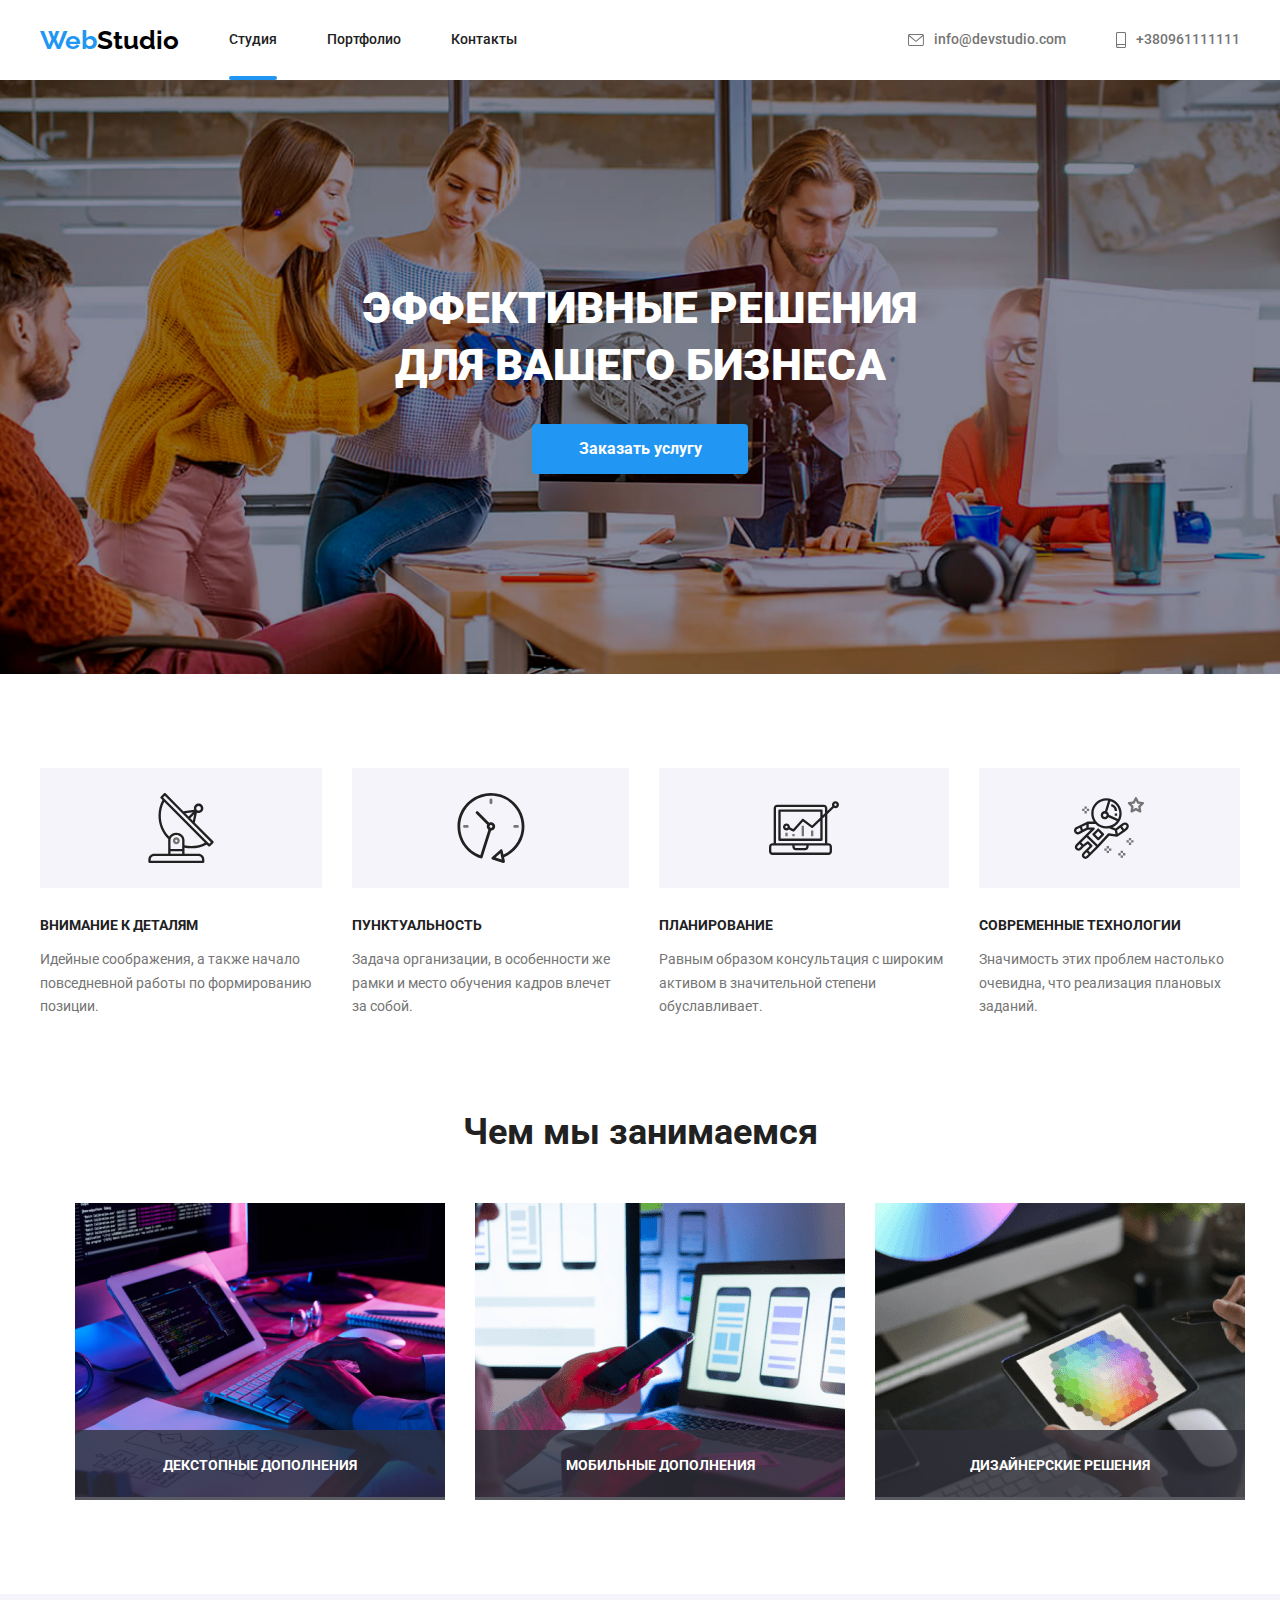
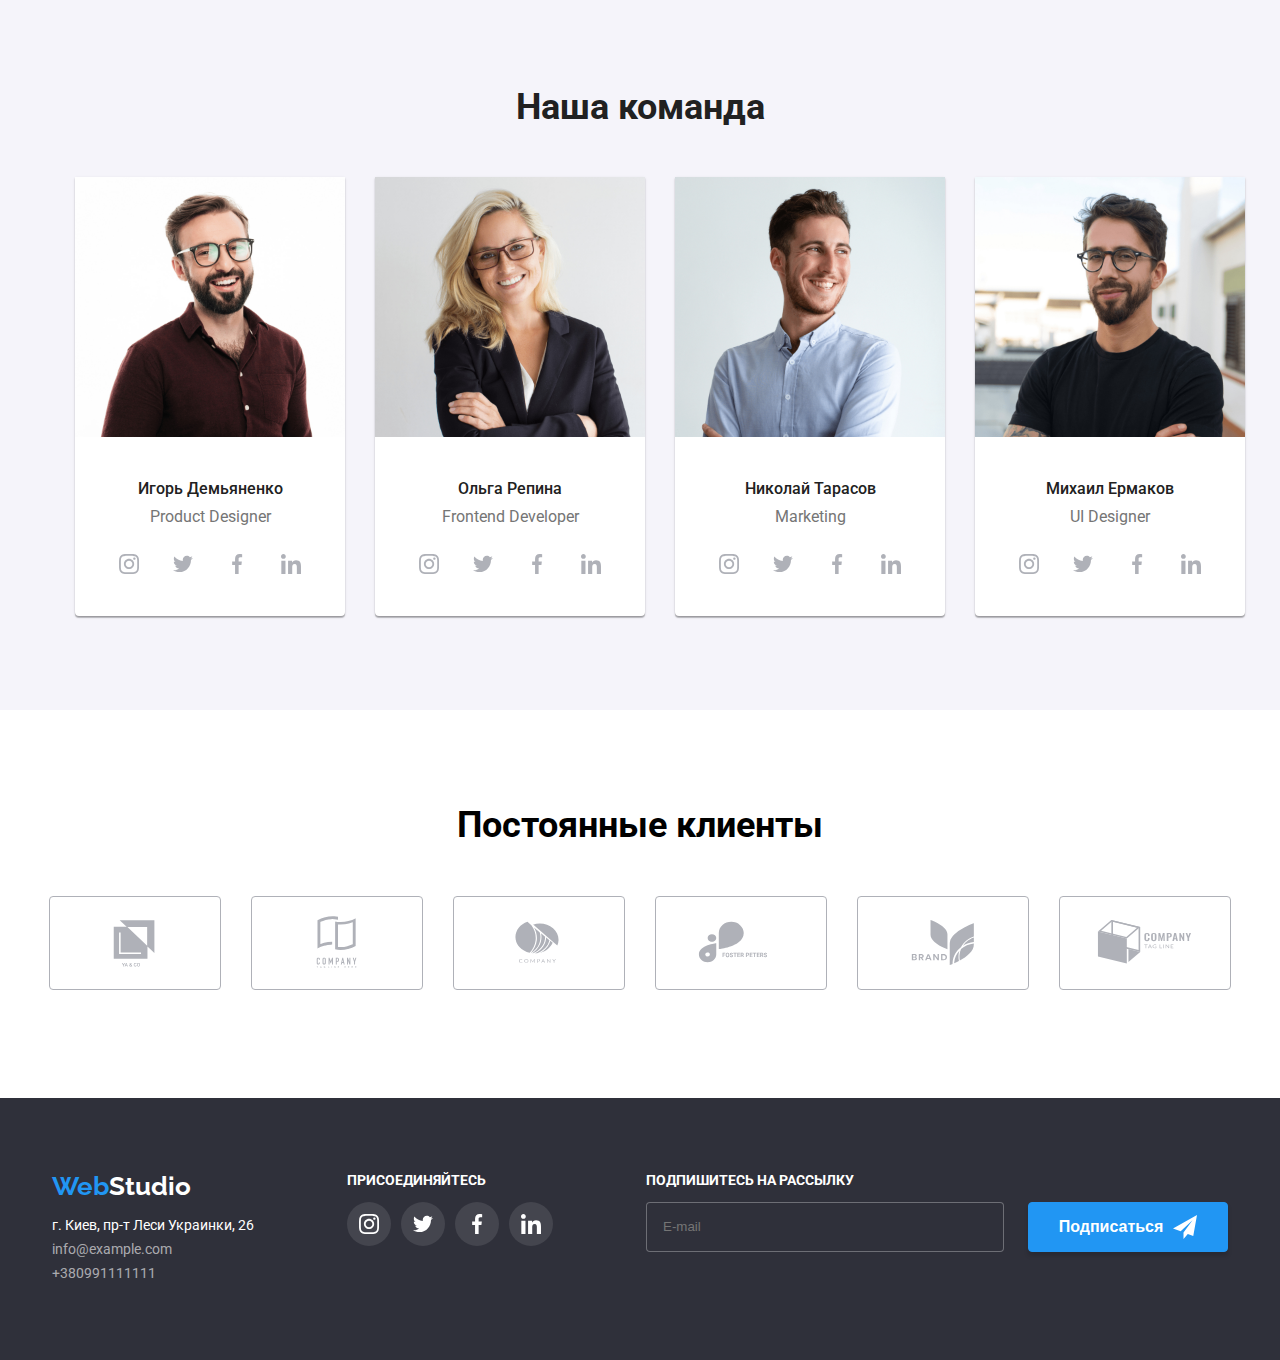
==== commit 7e915dbc: "Add files via upload" ====
--- a/index.html
+++ b/index.html
@@ -10,7 +10,6 @@
         <link href="https://fonts.googleapis.com/css2?family=Raleway:wght@700&family=Roboto:wght@400;500;700;900&display=swap" rel="stylesheet">
         <link href="https://unpkg.com/aos@2.3.1/dist/aos.css" rel="stylesheet">
         <link rel="stylesheet" href="./css/main.min.css"/>
-        <link rel="stylesheet" href="./css/style.css"/>
     </head>
     <body>
       <header>
@@ -84,7 +83,7 @@
               <li class="jess">
                 <div class="bios">
                   <svg class="antibiotik" width="70" height="70">
-                   <use href="./images/icons.svg#icon-astronaut-1-1"></use>
+                   <use href="./images/symbol-defs.svg#icon-astronaut-1-1"></use>
                   </svg>
                 </div>
                 <h3 class="isak">Современные технологии</h3>
--- a/css/main.min.css
+++ b/css/main.min.css
@@ -1 +1 @@
-:root{--color1: #212121;--color2: #757575;--color3: #FFFFFF;--color4: #2196F3;--color5: #2F303A;--color6: #AFB1B8;--color7: #F5F4FA;--color8: rgba(33, 150, 243, 1);--color9: rgba(175, 177, 184, 1);--card-gap: 30px}body{font-family:"Roboto","Raleway",sans-serif;font-size:14px;margin:0}ul{list-style:none}.current{color:var(--color4);position:relative}button.current{color:var(--color3);background-color:var(--color4)}.current::after{position:absolute;content:"";background-color:#2196f3;width:100%;height:4px;border-radius:2px;bottom:0;left:0}.current::after .coment{height:80px;border-bottom:1px solid #ececec}.position{background-color:var(--color3)}.popitbox{background-color:#2f303a;padding:60px 0}.policy{font-weight:400;font-size:14px}.wew{background:#fff}.island{text-align:left}.maximus{height:80px;background-color:#fff}.club{display:inline-flex;flex-direction:row;justify-content:flex-end;padding:32px;margin-right:50px}.sea{margin:94px,8px,56px,517px}.zly{display:inline-flex}.export{padding-top:60px;padding-bottom:20px}.aria{padding-top:94px}.eee{display:block}.mountain{display:inline;align-items:flex-start;justify-content:center}.max{background:var(--color5);background-image:url(../images/background.png);padding:200px 0;background-size:cover;max-width:1600px;margin:0 auto;background-size:cover;background-position:center;background-repeat:no-repeat}.bayer{padding:94px 0;background:#f5f4fa}.section{padding-top:94px;padding-bottom:94px}.mer{padding-top:94px}.section{padding-bottom:94px}.key{padding:94px 0px}.fanera{background:#fff;display:flex;margin:-15px;padding:0;justify-content:center}.caban{box-sizing:border-box;display:flex;flex-direction:row;justify-content:center;margin:-15px}.green{box-sizing:border-box;display:flex;flex-direction:row;justify-content:center;margin:-15px}.tnt{padding:0}.ulian{display:flex;gap:10px;padding:0}.fly{margin:0;padding-left:0;display:inline-flex}.ply{margin-left:auto;display:inline-flex;margin-top:0;margin-bottom:0}.import{padding:0}.avatar{display:flex;justify-content:center;flex-direction:row;padding:0;margin:-15px;flex-wrap:wrap;gap:30px}.mark{display:flex;flex-direction:row;align-content:center;justify-content:center;margin-bottom:50px}.lion{padding-left:0;display:flex;gap:30px;justify-content:center}.churge{display:flex;gap:10px;justify-content:center;padding-left:0;margin-top:16px}.left{padding-left:50px;transition-duration:250ms;transition-timing-function:cubic-bezier(0.4, 0, 0.2, 1)}.left:focus,.left:hover{transition-duration:250ms;transition-timing-function:cubic-bezier(0.4, 0, 0.2, 1)}.senior{border-width:145px;border:1px solid #fff}.senior:hover,.senior:focus{transition-duration:250ms;transition-timing-function:cubic-bezier(0.4, 0, 0.2, 1)}.ylia{justify-content:center;background-color:rgba(255,255,255,.1);color:var(--color3);width:44px;height:44px;border-radius:50%;transition-property:background-color;transition-duration:250ms;transition-timing-function:cubic-bezier(0.4, 0, 0.2, 1)}.ylia:focus,.ylia:hover{background-color:var(--color4);fill:var(--color3);transition-property:background-color;transition-duration:250ms;transition-timing-function:cubic-bezier(0.4, 0, 0.2, 1)}.megogo{width:370px;border:1px var(--color1);background-color:var(--color3);border:1px solid #eee}.megogo:hover,.megogo:focus{box-shadow:0px 1px 1px rgba(0,0,0,.12),0px 4px 4px rgba(0,0,0,.06),1px 4px 6px rgba(0,0,0,.16)}.megogo:hover .text-reklama{transform:translateY(0%)}.safe{font-size:14px;line-height:1.7;font-weight:400;font-style:normal;color:rgba(255,255,255,.6);text-decoration:none}.safe:hover,.safe:focus{color:var(--color4)}.sos{position:relative;margin:15px}.protein{background:#fff;margin:15px;box-shadow:0px 1px 3px rgba(0,0,0,.12),0px 1px 1px rgba(0,0,0,.14),0px 2px 1px rgba(0,0,0,.2);border-radius:0px 0px 4px 4px}.alert{font-size:14px;line-height:1.7;font-weight:400;font-style:normal;color:#fff}.zoom{width:170px;height:92px;border-radius:4px;border:1px solid var(--color6);fill:#afb1b8}.zoom:focus,.zoom:hover{border:1px solid var(--color8);fill:#2196f3}.bordo-pop-link{display:flex;justify-content:center;fill:var(--color6)}.bordo-pop-link:hover,.bordo-pop-link:focus{fill:var(--color3)}.jess{display:inline-block;margin:15px;justify-content:center}.protest{position:absolute;color:#fff;background-color:rgba(47,48,58,.8);justify-content:center;align-items:center;display:flex;font-weight:bold;height:70px;width:100%;bottom:0;left:0;margin:0}.oppo{font-size:44px;line-height:1.3;font-weight:900;color:#fff;max-width:650px;text-align:center;margin:0 auto}.sonik{font-size:14px;line-height:1.1;font-weight:500;text-decoration:none;justify-content:flex-start;align-items:center}.sonik:hover,.sonik:focus{color:#2196f3}.red{color:#757575;padding-left:50px;padding-top:32px;padding-bottom:32px;align-items:center;display:flex;transition-property:color;transition-duration:250ms;transition-timing-function:cubic-bezier(0.4, 0, 0.2, 1)}.red:hover,.red:focus{transition-property:color;transition-duration:250ms;transition-timing-function:cubic-bezier(0.4, 0, 0.2, 1);fill:#2196f3}.blue{display:block;padding-top:32px;padding-bottom:32px;color:#212121;transition-property:color;transition-duration:250ms;transition-timing-function:cubic-bezier(0.4, 0, 0.2, 1)}.blue:hover,.blue:focus{transition-property:color;transition-duration:250ms;transition-timing-function:cubic-bezier(0.4, 0, 0.2, 1)}.boss:focus,.boss:hover{color:#2196f3}.barbos:focus,.barbos:hover{color:#2196f3}.mading{font-size:36px;line-height:1.1;font-weight:700;text-align:center;color:var(--color1);margin:0 0 50px 0}.javellin{font-size:16px;line-height:1.8;font-weight:400;margin:0;color:var(--color2)}.ios{margin-top:0;font-size:36px;margin-bottom:50px;text-align:center;border:0ch}.isak{font-size:14px;line-height:1.1;font-weight:700;color:var(--color1);text-transform:uppercase;margin:10px;margin-left:0}.shooter{font-size:36px;line-height:1.1;font-weight:700;margin:0;text-align:center;color:var(--color1);background:var(--color7);margin-bottom:50px}.text-reklama{font-size:18px;line-height:1.5;font-weight:400;position:absolute;background-color:rgba(33,150,243,.9);color:#fff;top:0;left:0;width:100%;height:100%;margin:0;transform:translateY(100%);transition-property:transform;transition-duration:250ms;transition-timing-function:cubic-bezier(0.4, 0, 0.2, 1);padding:63px 24px}.smith{margin-top:0;margin-bottom:12px;font-size:20px;font-weight:700;text-align:center;color:#212121}.tor{justify-content:center;width:44px;height:44px;display:flex;align-items:center}.junior{font-family:"Roboto";font-style:normal;font-weight:700;font-size:14px;color:#fff}.noizeone{font-size:26px;line-height:1.1;font-weight:700;font-family:"Raleway",sans-serif;color:var(--color4);text-decoration:none;justify-content:center}.noizetwo{font-size:26px;line-height:1.1;font-weight:700;font-family:"Raleway",sans-serif;color:#000;text-decoration:none;justify-content:center}.noizethree{font-size:26px;line-height:1.1;font-weight:700;font-family:"Raleway",sans-serif;color:#2196f3;text-decoration:none;justify-content:center}.noizefour{font-size:26px;line-height:1.1;font-weight:700;font-family:"Raleway",sans-serif;color:#fff;text-decoration:none}.symbol-client{height:inherit;display:flex;justify-content:center;align-items:center;fill:#afb1b8;transition-property:fill;transition-duration:250ms;transition-timing-function:cubic-bezier(0.4, 0, 0.2, 1)}.symbol-client:hover,.symbol-client:focus{fill:#2196f3;transition-property:fill;transition-duration:250ms;transition-timing-function:cubic-bezier(0.4, 0, 0.2, 1)}.loft{font-size:18px;line-height:2;font-weight:700;color:var(--color1);margin-bottom:4px;margin-top:0}.zemlia{color:#fff;font-weight:700;font-size:14px;margin-bottom:14px}.bordo-pop-item{width:44px;height:44px;border-radius:50%;display:flex;align-items:center;justify-content:center;background-color:var(--color3);fill:var(--color6);transition-property:background-color;transition-duration:250ms;transition-timing-function:cubic-bezier(0.4, 0, 0.2, 1)}.bordo-pop-item:hover,.bordo-pop-item:focus{background-color:var(--color4);fill:var(--color3);transition-duration:background-color;transition-duration:250ms;transition-timing-function:cubic-bezier(0.4, 0, 0.2, 1)}.teacher{font-size:14px;line-height:1.7;font-weight:400;color:var(--color2);padding:0;margin-bottom:0}.name{font-size:16px;line-height:1.1;font-weight:500;color:var(--color1);text-align:center;margin-bottom:10px;margin-top:10px}.profesion{font-size:16px;line-height:1.1;font-weight:400;color:var(--color2);text-align:center;margin-bottom:10px;margin:0}.container{width:1200px;padding:0 15px;margin:0 auto}.fff{margin-left:auto;margin-right:auto;padding-left:15px;padding-right:15px;width:1200px}.plan{padding:30px}.containerr{display:block}.aaa{display:flex;justify-content:center;flex-direction:row;width:1200px;margin:0 auto}.pip{justify-content:center;margin-left:93px;margin-right:93px}.infa{display:inline-flex;gap:12px}.victor{padding-left:24px;padding-right:24px;padding-top:20px;padding-bottom:20px}.onix{position:relative;overflow:hidden}.otoplenie{display:flex;align-items:center;margin-bottom:30px;padding-left:24px}.cntainer{flex-direction:row;justify-content:center;width:1200px;padding:0 15px;margin:0 auto}.modal{box-sizing:border-box;padding:40px;background-color:var(--color3);border-radius:4px;width:528px;min-height:581px;position:absolute;top:50%;left:50%;transform:translate(-50%, -50%)}.backdrop{position:fixed;top:0;width:100vw;height:100vh;background:rgba(0,0,0,.2)}.is-hidden{visibility:hidden;opacity:0;pointer-events:none}.bios{justify-content:center;background-color:var(--color7);height:120px;display:flex;align-items:center;margin-bottom:30px}.doroga{fill:#757575;flex-direction:column;margin-right:10px;fill:currentColor}.doroga:focus,.doroga:hover{fill:#2196f3}.antibiotik{fill:#212121}.bordo-pop-icon{justify-content:center;color:var(--color6)}.bordo-pop-icon:focus,.bordo-pop-icon:hover{color:var(--color3)}.unit{fill:var(--color3);justify-content:center}.klip{position:absolute;left:20px;top:35%}.klip:hover,.klip:focus{fill:#2196f3}.zrenie{fill:rgba(0,0,0,0);border:1px solid var(--color1)}.tochka{fill:#fff}.bro{fill:inherit}.bro:hover,.bro:focus{fill:#2196f3}.gla:hover{fill:#2196f3}.chelka{color:#757575}.moov{color:#2196f3;font-weight:400;font-size:14px;text-decoration:underline;padding-left:7px}.noov{align-items:center;display:flex;justify-content:center}.noov span{display:flex;align-items:center;justify-content:center;border-radius:2px;width:16px;height:15px;margin-right:10px}.visually-hidden{position:absolute;white-space:nowrap;width:1px;height:1px;overflow:hidden;border:0;padding:0;margin:-1px;clip:rect(0 0 0 0);clip-path:inset(50%)}.modal-check:hover{border:1px solid var(--color4)}.modal-check:checked+.noov span{border:none;background-color:#2196f3;transition-property:transform;transition-duration:250ms;transition-timing-function:cubic-bezier(0.4, 0, 0.2, 1)}.modal-check:checked+.noov .zrenie{border:none;fill:#fff}.hirurg{position:relative;font-weight:400;font-size:12px}.hirurg span{color:#757575;font-weight:400;font-size:12px}.hirurg:focus,.hirurg:hover{fill:#2196f3}.gora1{fill:#fff;width:15px;height:16px;align-items:center}.gora span{color:#757575;font-weight:400;font-size:12px}.gora1 span{width:16px;height:15px;border-radius:2px;margin-right:7px;display:inline;align-items:flex-start;justify-content:center}.text-radost{border-radius:4px;width:100%;height:40px;border:1px solid rgba(33,33,33,.2);outline:rgba(0,0,0,0);padding:0 45px;box-sizing:border-box;margin-top:4px;margin-bottom:10px}.text-radost:focus,.text-radost:hover{border-radius:4px;fill:#2196f3;border:1px solid #2196f3}.text-grust{outline:none;border:1px solid rgba(33,33,33,.2);border-radius:4px;width:100%;height:120px;padding-left:16px;padding-top:12px;margin-top:4px;margin-bottom:30px;box-sizing:border-box;resize:none}.text-grust:hover,.text-grust:focus{border:1px solid #2196f3}.text-grust::placeholder{color:rgba(117,117,117,.5);font-size:12px;font-weight:400}.drezden{position:relative;width:358px;height:50px;background-color:#2f303a;border:1px solid rgba(255,255,255,.3);margin-right:12px;padding:0;border-radius:4px;box-sizing:border-box;padding:16px}.drezden.focus{background-color:#2f303a}.call{background-color:#f5f4fa;color:#212121;font-family:"Roboto",sans-serif;font-style:inherit;font-weight:500;font-size:16px;line-height:1.8;border:1px var(--color3);padding-left:22px;padding-top:6px;padding-right:22px;padding-bottom:6px;margin:8px;transition-property:background-color;transition-duration:250ms;transition-timing-function:cubic-bezier(0.4, 0, 0.2, 1)}.call:hover,.call:focus{background:#2196f3;color:#fff;transition-duration:250ms;transition-timing-function:cubic-bezier(0.4, 0, 0.2, 1)}.call{border-radius:4px;cursor:pointer}.bizon{background-color:#2196f3;color:#fff;font-family:"Roboto",sans-serif;font-style:inherit;font-weight:700;font-size:16px;line-height:1.8;padding:10px 32px;display:block;margin:0 auto;margin-top:30px;box-shadow:0px 4px 4px gbra(0, 0, 0, 0.15);border-radius:4px;transition-property:background-color;transition-duration:250ms;transition-timing-function:cubic-bezier(0.4, 0, 0.2, 1)}.bizon:hover,.bizon:focus{background:#188ce8;cursor:pointer;transition-property:background-color;transition-duration:250ms;transition-timing-function:cubic-bezier(0.4, 0, 0.2, 1)}.modal-iqos{position:absolute;width:30px;height:30px;border:1px solid rgba(0,0,0,.1);background:var(--color3);border-radius:50px;box-sizing:border-box;top:8px;right:8px;display:flex;align-items:center;justify-content:center}.modal-iqos:focus,.modal-iqos:hover{color:#2196f3;border:1px solid var(--color4);fill:var(--color4)}.joker{width:200px;height:50px;background-color:#2196f3;border-radius:4px;box-shadow:0px 4px 4px rgba(0,0,0,.15);border:1px solid var(--color4);color:var(--color3);font-weight:700;font-size:16px;display:flex;justify-content:center;align-items:center;gap:10px}.joker:focus{background-color:currentColor}.oboi{height:50px;width:200px;background-color:#188ce8;color:#fff;border-radius:4px;border:#188ce8;font-weight:700;font-size:16px;margin-left:123px}/*# sourceMappingURL=main.min.css.map */+:root{--color1: #212121;--color2: #757575;--color3: #FFFFFF;--color4: #2196F3;--color5: #2F303A;--color6: #AFB1B8;--color7: #F5F4FA;--color8: rgba(33, 150, 243, 1);--color9: rgba(175, 177, 184, 1);--card-gap: 30px}body{font-family:"Roboto","Raleway",sans-serif;font-size:14px;margin:0}ul{list-style:none}.current{color:var(--color4);position:relative}button.current{color:var(--color3);background-color:var(--color4)}.current::after{position:absolute;content:"";background-color:#2196f3;width:100%;height:4px;border-radius:2px;bottom:0;left:0}.current::after .position{background-color:var(--color3)}.current::after .policy{font-weight:400;font-size:14px}.wew{background:#fff}.island{text-align:left}.maximus{height:80px;background-color:#fff}.club{display:inline-flex;flex-direction:row;justify-content:flex-end;padding:32px;margin-right:50px}.sea{margin:94px,8px,56px,517px}.zly{display:inline-flex}.export{padding-top:60px;padding-bottom:20px}.aria{padding-top:94px}.eee{display:block}.mountain{display:inline;align-items:flex-start;justify-content:center}.max{background:var(--color5);background-image:url(../images/background.png);padding:200px 0;background-size:cover;max-width:1600px;margin:0 auto;background-size:cover;background-position:center;background-repeat:no-repeat}.bayer{padding:94px 0;background:#f5f4fa}.section{padding-top:94px;padding-bottom:94px}.mer{padding-top:94px}.section{padding-bottom:94px}.key{padding:94px 0px}.fanera{background:#fff;display:flex;margin:-15px;padding:0;justify-content:center}.caban{box-sizing:border-box;display:flex;flex-direction:row;justify-content:center;margin:-15px}.green{box-sizing:border-box;display:flex;flex-direction:row;justify-content:center;margin:-15px}.tnt{padding:0}.ulian{display:flex;gap:10px;padding:0}.fly{margin:0;padding-left:0;display:inline-flex}.ply{margin-left:auto;display:inline-flex;margin-top:0;margin-bottom:0}.import{padding:0}.avatar{display:flex;justify-content:center;flex-direction:row;padding:0;margin:-15px;flex-wrap:wrap;gap:30px}.mark{display:flex;flex-direction:row;align-content:center;justify-content:center;margin-bottom:50px}.lion{padding-left:0;display:flex;gap:30px;justify-content:center}.churge{display:flex;gap:10px;justify-content:center;padding-left:0;margin-top:16px}.left{padding-left:50px;transition-duration:250ms;transition-timing-function:cubic-bezier(0.4, 0, 0.2, 1)}.left:focus,.left:hover{transition-duration:250ms;transition-timing-function:cubic-bezier(0.4, 0, 0.2, 1)}.senior{border-width:145px;border:1px solid #fff}.senior:hover,.senior:focus{transition-duration:250ms;transition-timing-function:cubic-bezier(0.4, 0, 0.2, 1)}.ylia{justify-content:center;background-color:rgba(255,255,255,.1);color:var(--color3);width:44px;height:44px;border-radius:50%;transition-property:background-color;transition-duration:250ms;transition-timing-function:cubic-bezier(0.4, 0, 0.2, 1)}.ylia:focus,.ylia:hover{background-color:var(--color4);fill:var(--color3);transition-property:background-color;transition-duration:250ms;transition-timing-function:cubic-bezier(0.4, 0, 0.2, 1)}.megogo{width:370px;border:1px var(--color1);background-color:var(--color3);border:1px solid #eee}.megogo:hover,.megogo:focus{box-shadow:0px 1px 1px rgba(0,0,0,.12),0px 4px 4px rgba(0,0,0,.06),1px 4px 6px rgba(0,0,0,.16)}.megogo:hover .text-reklama{transform:translateY(0%)}.safe{font-size:14px;line-height:1.7;font-weight:400;font-style:normal;color:rgba(255,255,255,.6);text-decoration:none}.safe:hover,.safe:focus{color:var(--color4)}.sos{position:relative;margin:15px}.protein{background:#fff;margin:15px;box-shadow:0px 1px 3px rgba(0,0,0,.12),0px 1px 1px rgba(0,0,0,.14),0px 2px 1px rgba(0,0,0,.2);border-radius:0px 0px 4px 4px}.alert{font-size:14px;line-height:1.7;font-weight:400;font-style:normal;color:#fff}.zoom{width:170px;height:92px;border-radius:4px;border:1px solid var(--color6);fill:#afb1b8}.zoom:focus,.zoom:hover{border:1px solid var(--color8);fill:#2196f3}.bordo-pop-link{display:flex;justify-content:center;fill:var(--color6)}.bordo-pop-link:hover,.bordo-pop-link:focus{fill:var(--color3)}.jess{display:inline-block;margin:15px;justify-content:center}.protest{position:absolute;color:#fff;background-color:rgba(47,48,58,.8);justify-content:center;align-items:center;display:flex;font-weight:bold;height:70px;width:100%;bottom:0;left:0;margin:0}.oppo{font-size:44px;line-height:1.3;font-weight:900;color:#fff;max-width:650px;text-align:center;margin:0 auto}.sonik{font-size:14px;line-height:1.1;font-weight:500;text-decoration:none;justify-content:flex-start;align-items:center}.sonik:hover,.sonik:focus{color:#2196f3}.red{color:#757575;padding-left:50px;padding-top:32px;padding-bottom:32px;align-items:center;display:flex;transition-property:color;transition-duration:250ms;transition-timing-function:cubic-bezier(0.4, 0, 0.2, 1)}.red:hover,.red:focus{transition-property:color;transition-duration:250ms;transition-timing-function:cubic-bezier(0.4, 0, 0.2, 1);fill:#2196f3}.blue{display:block;padding-top:32px;padding-bottom:32px;color:#212121;transition-property:color;transition-duration:250ms;transition-timing-function:cubic-bezier(0.4, 0, 0.2, 1)}.blue:hover,.blue:focus{transition-property:color;transition-duration:250ms;transition-timing-function:cubic-bezier(0.4, 0, 0.2, 1)}.boss:focus,.boss:hover{color:#2196f3}.barbos:focus,.barbos:hover{color:#2196f3}.mading{font-size:36px;line-height:1.1;font-weight:700;text-align:center;color:var(--color1);margin:0 0 50px 0}.javellin{font-size:16px;line-height:1.8;font-weight:400;margin:0;color:var(--color2)}.ios{margin-top:0;font-size:36px;margin-bottom:50px;text-align:center;border:0ch}.isak{font-size:14px;line-height:1.1;font-weight:700;color:var(--color1);text-transform:uppercase;margin:10px;margin-left:0}.shooter{font-size:36px;line-height:1.1;font-weight:700;margin:0;text-align:center;color:var(--color1);background:var(--color7);margin-bottom:50px}.text-reklama{font-size:18px;line-height:1.5;font-weight:400;position:absolute;background-color:rgba(33,150,243,.9);color:#fff;top:0;left:0;width:100%;height:100%;margin:0;transform:translateY(100%);transition-property:transform;transition-duration:250ms;transition-timing-function:cubic-bezier(0.4, 0, 0.2, 1);padding:63px 24px}.smith{margin-top:0;margin-bottom:12px;font-size:20px;font-weight:700;text-align:center;color:#212121}.tor{justify-content:center;width:44px;height:44px;display:flex;align-items:center}.junior{font-family:"Roboto";font-style:normal;font-weight:700;font-size:14px;color:#fff}.noizeone{font-size:26px;line-height:1.1;font-weight:700;font-family:"Raleway",sans-serif;color:var(--color4);text-decoration:none;justify-content:center}.noizetwo{font-size:26px;line-height:1.1;font-weight:700;font-family:"Raleway",sans-serif;color:#000;text-decoration:none;justify-content:center}.noizethree{font-size:26px;line-height:1.1;font-weight:700;font-family:"Raleway",sans-serif;color:#2196f3;text-decoration:none;justify-content:center}.noizefour{font-size:26px;line-height:1.1;font-weight:700;font-family:"Raleway",sans-serif;color:#fff;text-decoration:none}.symbol-client{height:inherit;display:flex;justify-content:center;align-items:center;fill:#afb1b8;transition-property:fill;transition-duration:250ms;transition-timing-function:cubic-bezier(0.4, 0, 0.2, 1)}.symbol-client:hover,.symbol-client:focus{fill:#2196f3;transition-property:fill;transition-duration:250ms;transition-timing-function:cubic-bezier(0.4, 0, 0.2, 1)}.loft{font-size:18px;line-height:2;font-weight:700;color:var(--color1);margin-bottom:4px;margin-top:0}.zemlia{color:#fff;font-weight:700;font-size:14px;margin-bottom:14px}.bordo-pop-item{width:44px;height:44px;border-radius:50%;display:flex;align-items:center;justify-content:center;background-color:var(--color3);fill:var(--color6);transition-property:background-color;transition-duration:250ms;transition-timing-function:cubic-bezier(0.4, 0, 0.2, 1)}.bordo-pop-item:hover,.bordo-pop-item:focus{background-color:var(--color4);fill:var(--color3);transition-duration:background-color;transition-duration:250ms;transition-timing-function:cubic-bezier(0.4, 0, 0.2, 1)}.teacher{font-size:14px;line-height:1.7;font-weight:400;color:var(--color2);padding:0;margin-bottom:0}.name{font-size:16px;line-height:1.1;font-weight:500;color:var(--color1);text-align:center;margin-bottom:10px;margin-top:10px}.profesion{font-size:16px;line-height:1.1;font-weight:400;color:var(--color2);text-align:center;margin-bottom:10px;margin:0}.container{width:1200px;padding:0 15px;margin:0 auto}.fff{margin-left:auto;margin-right:auto;padding-left:15px;padding-right:15px;width:1200px}.plan{padding:30px}.containerr{display:block}.aaa{display:flex;justify-content:center;flex-direction:row;width:1200px;margin:0 auto}.pip{justify-content:center;margin-left:93px;margin-right:93px}.infa{display:inline-flex;gap:12px}.victor{padding-left:24px;padding-right:24px;padding-top:20px;padding-bottom:20px}.onix{position:relative;overflow:hidden}.otoplenie{display:flex;align-items:center;margin-bottom:30px;padding-left:24px}.cntainer{flex-direction:row;justify-content:center;width:1200px;padding:0 15px;margin:0 auto}.modal{box-sizing:border-box;padding:40px;background-color:var(--color3);border-radius:4px;width:528px;min-height:581px;position:absolute;top:50%;left:50%;transform:translate(-50%, -50%)}.backdrop{position:fixed;top:0;width:100vw;height:100vh;background:rgba(0,0,0,.2)}.is-hidden{visibility:hidden;opacity:0;pointer-events:none}.bios{justify-content:center;background-color:var(--color7);height:120px;display:flex;align-items:center;margin-bottom:30px}.doroga{fill:#757575;flex-direction:column;margin-right:10px;fill:currentColor}.doroga:focus,.doroga:hover{fill:#2196f3}.bordo-pop-icon{justify-content:center;color:var(--color6)}.bordo-pop-icon:focus,.bordo-pop-icon:hover{color:var(--color3)}.unit{fill:var(--color3);justify-content:center}.klip{position:absolute;left:20px;top:35%}.klip:hover,.klip:focus{fill:#2196f3}.zrenie{fill:rgba(0,0,0,0);border:1px solid var(--color1)}.tochka{fill:#fff}.bro{fill:inherit}.bro:hover,.bro:focus{fill:#2196f3}.gla:hover{fill:#2196f3}.chelka{color:#757575}.moov{color:#2196f3;font-weight:400;font-size:14px;text-decoration:underline;padding-left:7px}.noov{align-items:center;display:flex;justify-content:center}.noov span{display:flex;align-items:center;justify-content:center;border-radius:2px;width:16px;height:15px;margin-right:10px}.visually-hidden{position:absolute;white-space:nowrap;width:1px;height:1px;overflow:hidden;border:0;padding:0;margin:-1px;clip:rect(0 0 0 0);clip-path:inset(50%)}.modal-check:hover{border:1px solid var(--color4)}.modal-check:checked+.noov span{border:none;background-color:#2196f3;transition-property:transform;transition-duration:250ms;transition-timing-function:cubic-bezier(0.4, 0, 0.2, 1)}.modal-check:checked+.noov .zrenie{border:none;fill:#fff}.hirurg{position:relative;font-weight:400;font-size:12px}.hirurg span{color:#757575;font-weight:400;font-size:12px}.hirurg:focus,.hirurg:hover{fill:#2196f3}.gora1{fill:#fff;width:15px;height:16px;align-items:center}.gora span{color:#757575;font-weight:400;font-size:12px}.gora1 span{width:16px;height:15px;border-radius:2px;margin-right:7px;display:inline;align-items:flex-start;justify-content:center}.text-radost{border-radius:4px;width:100%;height:40px;border:1px solid rgba(33,33,33,.2);outline:rgba(0,0,0,0);padding:0 45px;box-sizing:border-box;margin-top:4px;margin-bottom:10px}.text-radost:focus,.text-radost:hover{border-radius:4px;fill:#2196f3;border:1px solid #2196f3}.text-grust{outline:none;border:1px solid rgba(33,33,33,.2);border-radius:4px;width:100%;height:120px;padding-left:16px;padding-top:12px;margin-top:4px;margin-bottom:30px;box-sizing:border-box;resize:none}.text-grust:hover,.text-grust:focus{border:1px solid #2196f3}.text-grust::placeholder{color:rgba(117,117,117,.5);font-size:12px;font-weight:400}.drezden{position:relative;width:358px;height:50px;background-color:#2f303a;border:1px solid rgba(255,255,255,.3);margin-right:12px;padding:0;border-radius:4px;box-sizing:border-box;padding:16px}.drezden.focus{background-color:#2f303a}.call{background-color:#f5f4fa;color:#212121;font-family:"Roboto",sans-serif;font-style:inherit;font-weight:500;font-size:16px;line-height:1.8;border:1px var(--color3);padding-left:22px;padding-top:6px;padding-right:22px;padding-bottom:6px;margin:8px;transition-property:background-color;transition-duration:250ms;transition-timing-function:cubic-bezier(0.4, 0, 0.2, 1)}.call:hover,.call:focus{background:#2196f3;color:#fff;transition-duration:250ms;transition-timing-function:cubic-bezier(0.4, 0, 0.2, 1)}.call{border-radius:4px;cursor:pointer}.bizon{width:216px;height:50px;background-color:#2196f3;color:var(--color3);font-family:"Roboto",sans-serif;font-style:inherit;font-weight:700;font-size:16px;line-height:1.8;display:block;margin:0 auto;margin-top:30px;border-radius:4px;border:none;transition-property:background-color;transition-duration:250ms;transition-timing-function:cubic-bezier(0.4, 0, 0.2, 1)}.bizon:hover,.bizon:focus{background:#188ce8;cursor:pointer;transition-property:background-color;transition-duration:250ms;transition-timing-function:cubic-bezier(0.4, 0, 0.2, 1)}.modal-iqos{position:absolute;width:30px;height:30px;border:1px solid rgba(0,0,0,.1);background:var(--color3);border-radius:50px;box-sizing:border-box;top:8px;right:8px;display:flex;align-items:center;justify-content:center}.modal-iqos:focus,.modal-iqos:hover{color:#2196f3;border:1px solid var(--color4);fill:var(--color4)}.joker{width:200px;height:50px;background-color:#2196f3;border-radius:4px;box-shadow:0px 4px 4px rgba(0,0,0,.15);border:1px solid var(--color4);color:var(--color3);font-weight:700;font-size:16px;display:flex;justify-content:center;align-items:center;gap:10px}.joker:focus{background-color:currentColor}.oboi{height:50px;width:200px;background-color:#188ce8;color:#fff;border-radius:4px;border:#188ce8;font-weight:700;font-size:16px;margin-left:123px}.coment{height:80px;border-bottom:1px solid #ececec}.popitbox{background-color:#2f303a;padding:60px 0}/*# sourceMappingURL=main.min.css.map */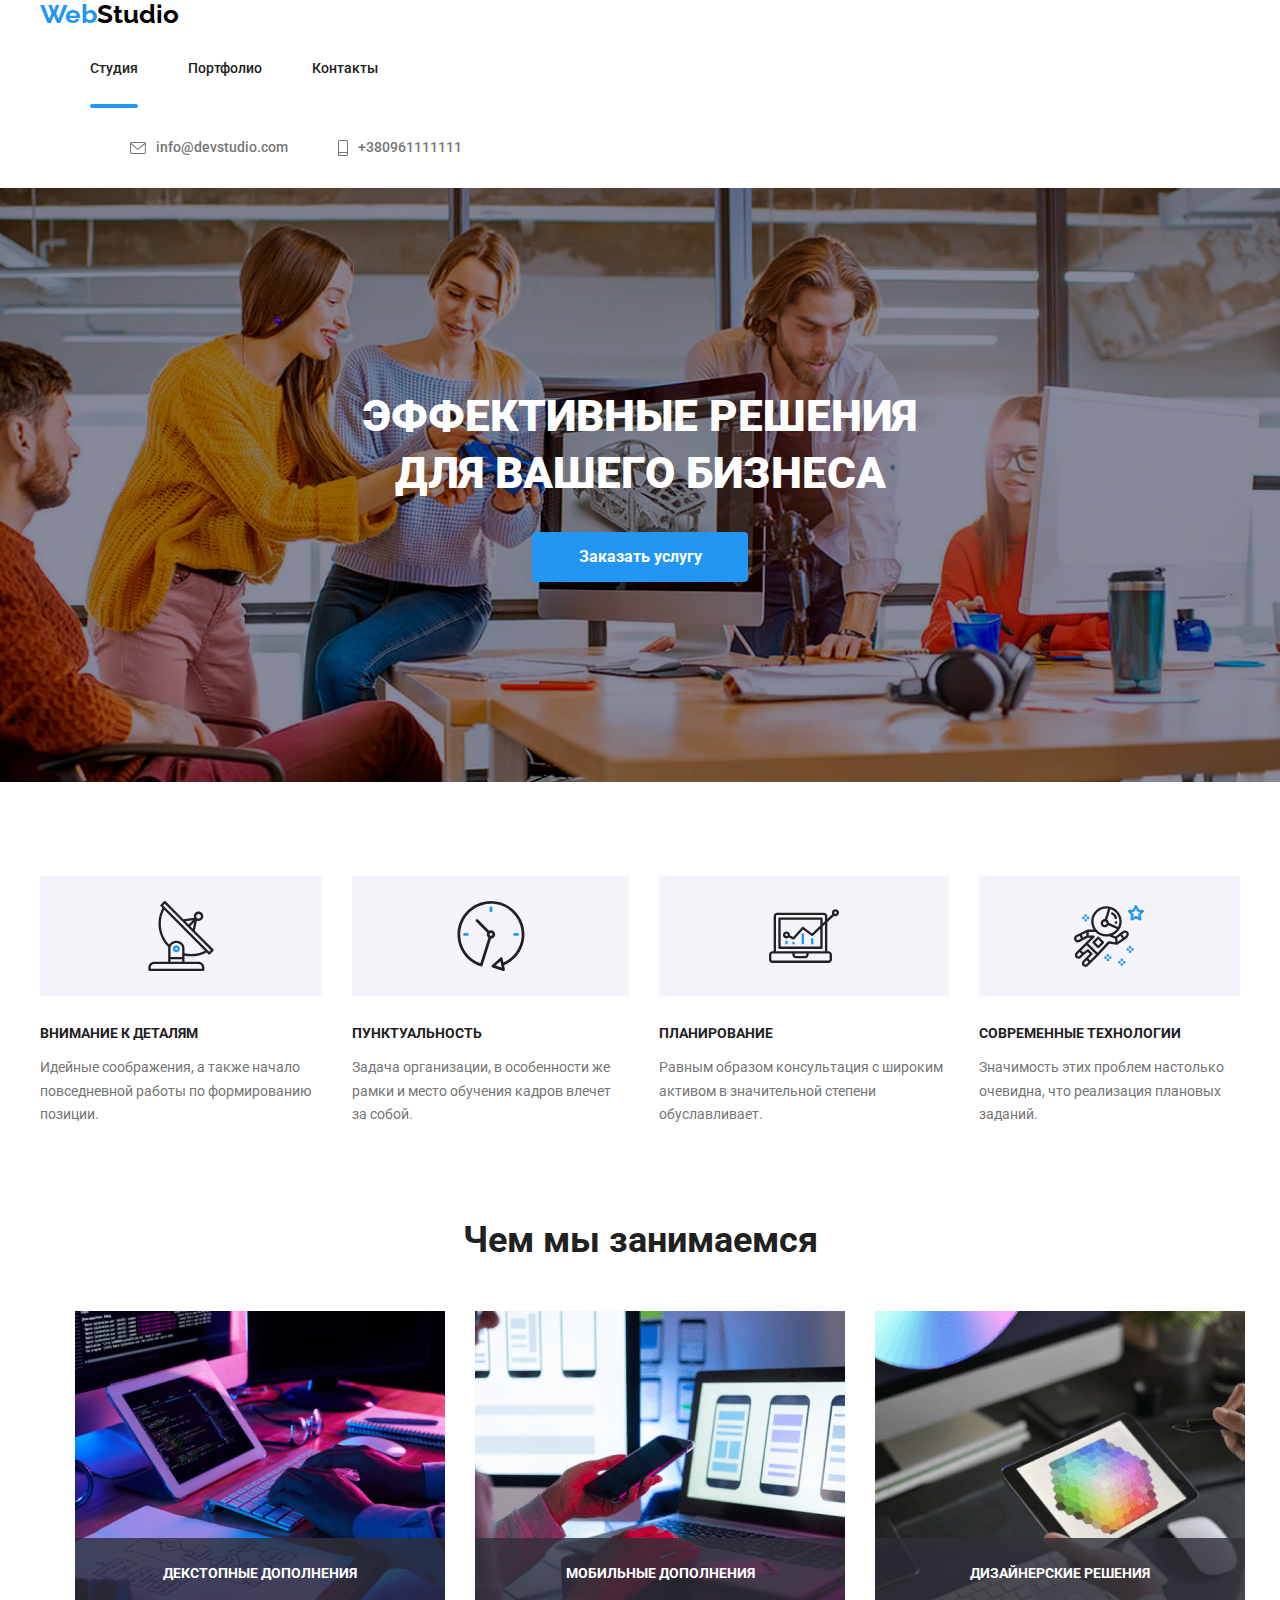
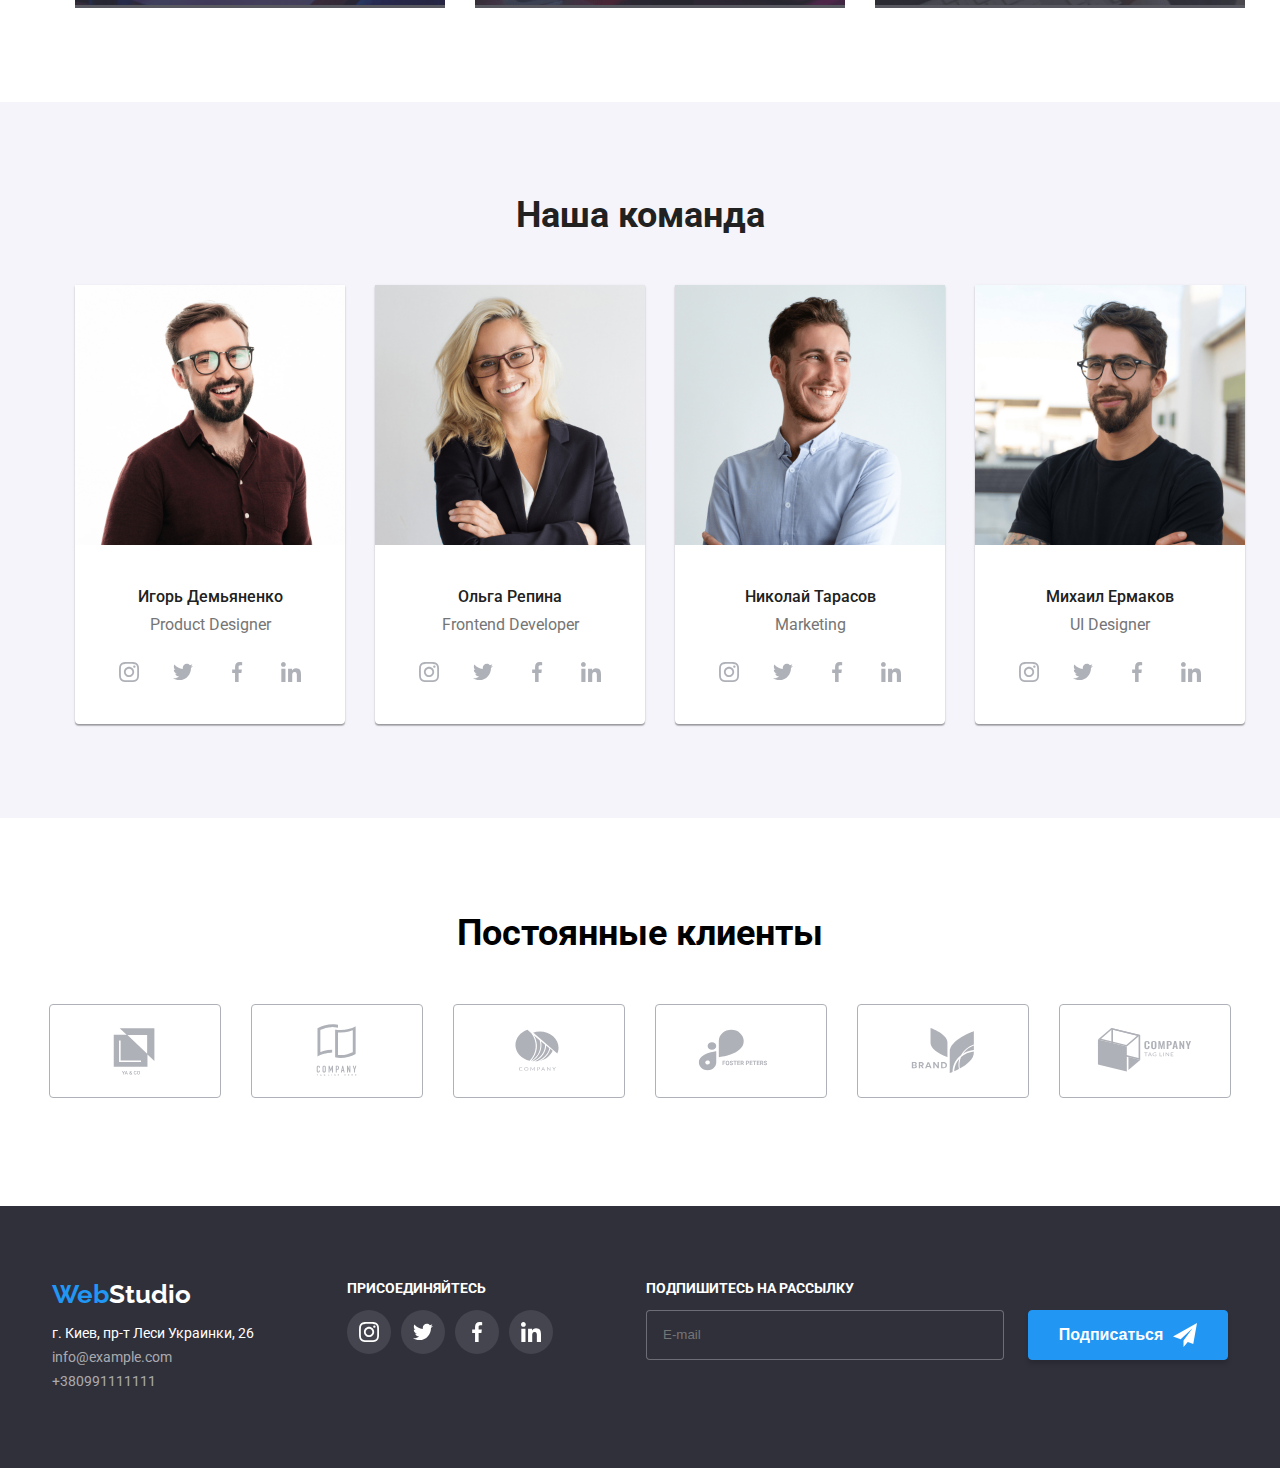
==== commit c40dddbc: "Add files via upload" ====
--- a/index.html
+++ b/index.html
@@ -13,7 +13,7 @@
     </head>
     <body>
       <header>
-      <div class="container" style="display: flex; align-items:center">
+      <div class="container">
           <a href="" class="noizeone"><span>Web</span><span class="noizetwo">Studio</span></a>
         <nav>
          <ul class="fly">
@@ -50,7 +50,7 @@
               <li class="jess">
                 <div class="bios">
                   <svg class="antibiotik" width="70" height="70">
-                   <use href="./images/icons.svg#icon-antenna-1-1"></use>
+                   <use href="./images/icons.svg#icon-antenna-1"></use>
                   </svg>
                 </div>
                 <h3 class="isak">Внимание к деталям</h3>
@@ -61,7 +61,7 @@
               <li class="jess">
                 <div  class="bios">
                   <svg class="antibiotik" width="70" height="70">
-                   <use href="./images/icons.svg#icon-clock-1-1"></use>
+                   <use href="./images/icons.svg#icon-clock-1"></use>
                   </svg>
                 </div>
                 <h3 class="isak">Пунктуальность</h3>
@@ -72,7 +72,7 @@
               <li class="jess">
                 <div  class="bios">
                   <svg class="antibiotik" width="70" height="70">
-                   <use href="./images/icons.svg#icon-diagram-1-1"></use>
+                   <use href="./images/icons.svg#icon-diagram-1"></use>
                   </svg>
                 </div>
                 <h3 class="isak">Планирование</h3>
@@ -83,7 +83,7 @@
               <li class="jess">
                 <div class="bios">
                   <svg class="antibiotik" width="70" height="70">
-                   <use href="./images/symbol-defs.svg#icon-astronaut-1-1"></use>
+                     <use href="./images/icons.svg#icon-astronaut-1"></use>
                   </svg>
                 </div>
                 <h3 class="isak">Современные технологии</h3>
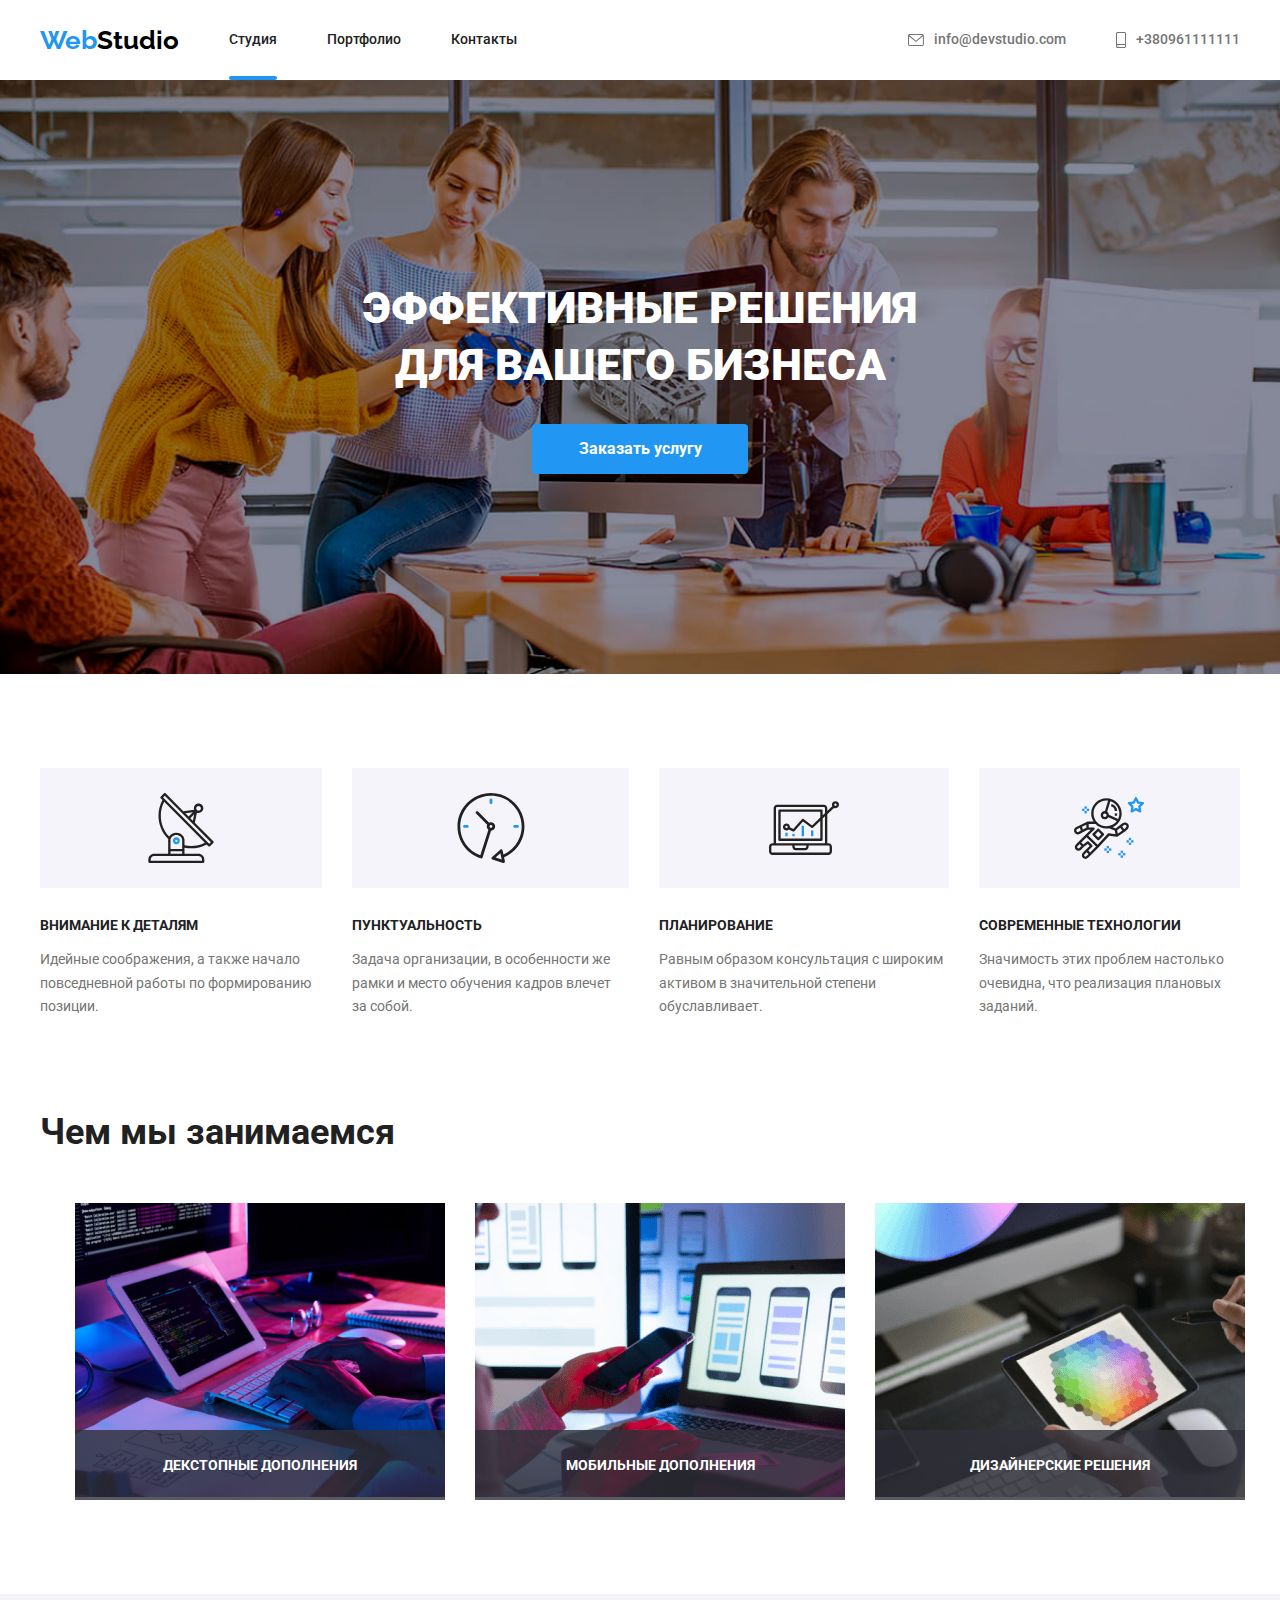
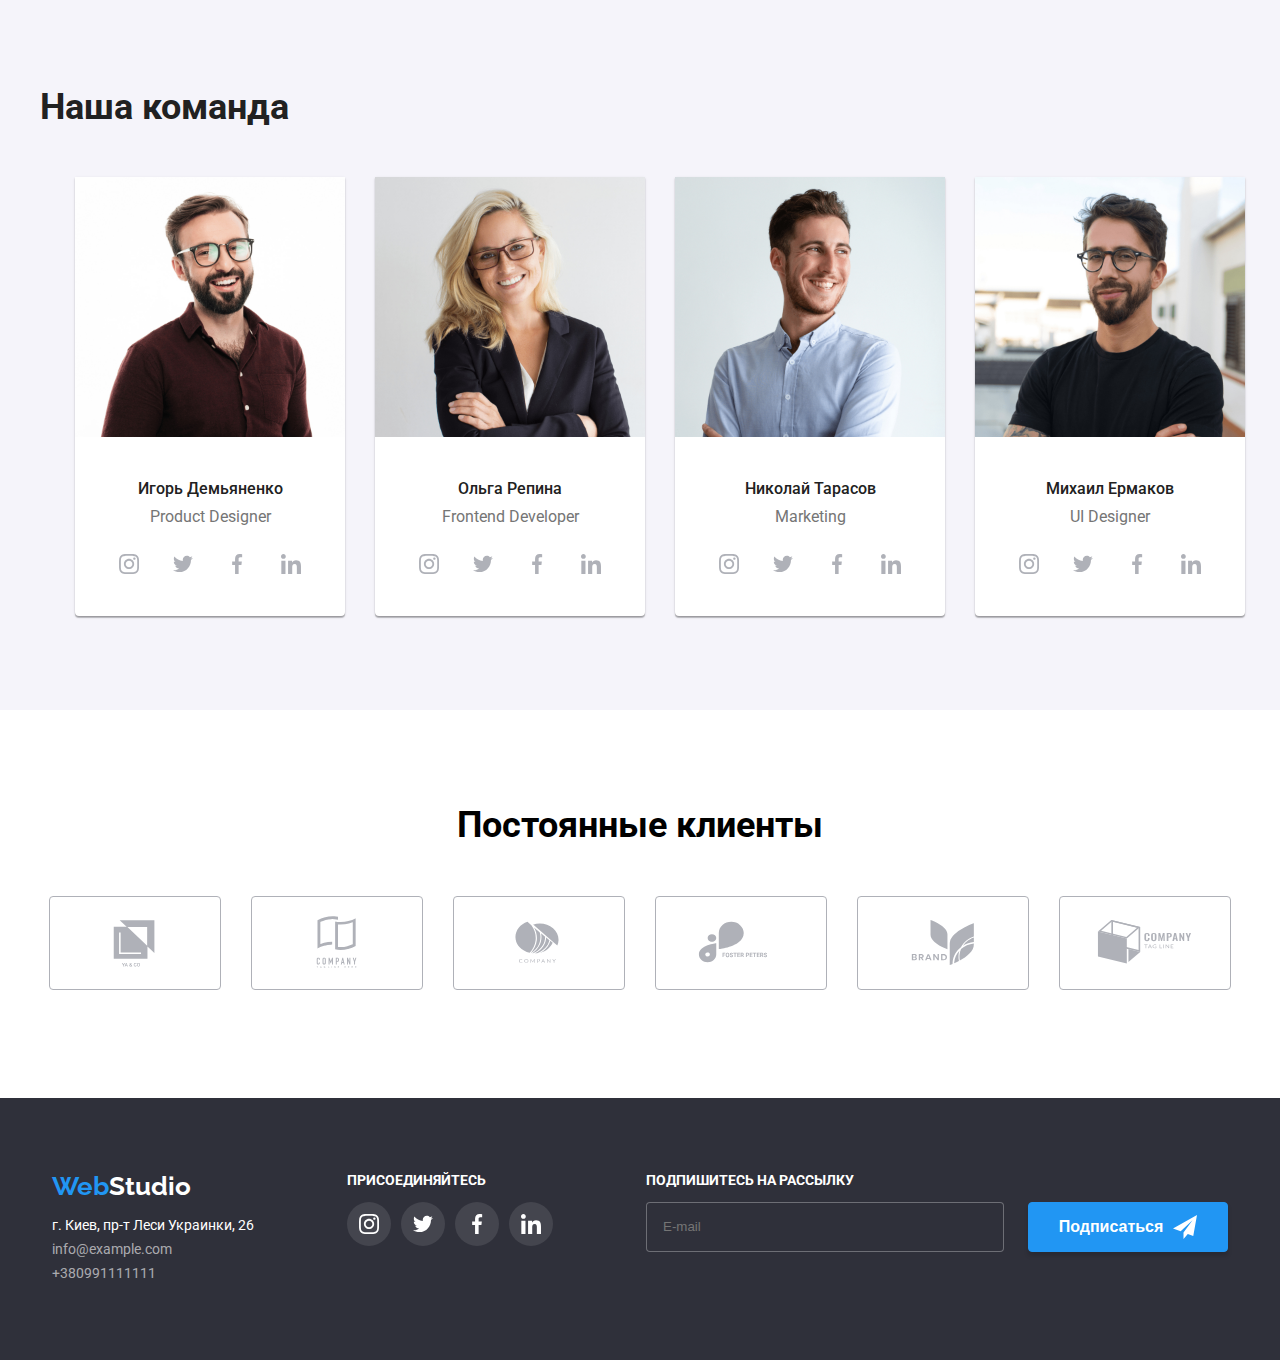
==== commit be9eb3ab: "Add files via upload" ====
--- a/index.html
+++ b/index.html
@@ -24,13 +24,15 @@
         </nav>    
       <ul class="ply">
        <li class="right">
-        <a class="sonik red boss" href="mailto:info@devstudio.com" ><svg class="doroga" width="16" height="12">
+        <a class="sonik red boss" href="mailto:info@devstudio.com" >
+        <svg class="doroga" width="16" height="12">
           <use href="./images/icons.svg#icon-envelope-1"></use>
          </svg> info@devstudio.com </a>
       </li>
        <li class="right">
-        <a class="sonik red barbos" href="tel:+380961111111"><svg class="doroga" width="10" height="16">
-          <use href="./images/icons.svg#icon-smartphone"></use>
+        <a class="sonik red barbos" href="tel:+380961111111">
+        <svg class="doroga" width="10" height="16">
+           <use href="./images/icons.svg#icon-smartphone"></use>
         </svg> +380961111111 </a>
       </li>
     </ul>   
--- a/css/main.min.css
+++ b/css/main.min.css
@@ -1 +1 @@
-:root{--color1: #212121;--color2: #757575;--color3: #FFFFFF;--color4: #2196F3;--color5: #2F303A;--color6: #AFB1B8;--color7: #F5F4FA;--color8: rgba(33, 150, 243, 1);--color9: rgba(175, 177, 184, 1);--card-gap: 30px}body{font-family:"Roboto","Raleway",sans-serif;font-size:14px;margin:0}ul{list-style:none}.current{color:var(--color4);position:relative}button.current{color:var(--color3);background-color:var(--color4)}.current::after{position:absolute;content:"";background-color:#2196f3;width:100%;height:4px;border-radius:2px;bottom:0;left:0}.current::after .position{background-color:var(--color3)}.current::after .policy{font-weight:400;font-size:14px}.wew{background:#fff}.island{text-align:left}.maximus{height:80px;background-color:#fff}.club{display:inline-flex;flex-direction:row;justify-content:flex-end;padding:32px;margin-right:50px}.sea{margin:94px,8px,56px,517px}.zly{display:inline-flex}.export{padding-top:60px;padding-bottom:20px}.aria{padding-top:94px}.eee{display:block}.mountain{display:inline;align-items:flex-start;justify-content:center}.max{background:var(--color5);background-image:url(../images/background.png);padding:200px 0;background-size:cover;max-width:1600px;margin:0 auto;background-size:cover;background-position:center;background-repeat:no-repeat}.bayer{padding:94px 0;background:#f5f4fa}.section{padding-top:94px;padding-bottom:94px}.mer{padding-top:94px}.section{padding-bottom:94px}.key{padding:94px 0px}.fanera{background:#fff;display:flex;margin:-15px;padding:0;justify-content:center}.caban{box-sizing:border-box;display:flex;flex-direction:row;justify-content:center;margin:-15px}.green{box-sizing:border-box;display:flex;flex-direction:row;justify-content:center;margin:-15px}.tnt{padding:0}.ulian{display:flex;gap:10px;padding:0}.fly{margin:0;padding-left:0;display:inline-flex}.ply{margin-left:auto;display:inline-flex;margin-top:0;margin-bottom:0}.import{padding:0}.avatar{display:flex;justify-content:center;flex-direction:row;padding:0;margin:-15px;flex-wrap:wrap;gap:30px}.mark{display:flex;flex-direction:row;align-content:center;justify-content:center;margin-bottom:50px}.lion{padding-left:0;display:flex;gap:30px;justify-content:center}.churge{display:flex;gap:10px;justify-content:center;padding-left:0;margin-top:16px}.left{padding-left:50px;transition-duration:250ms;transition-timing-function:cubic-bezier(0.4, 0, 0.2, 1)}.left:focus,.left:hover{transition-duration:250ms;transition-timing-function:cubic-bezier(0.4, 0, 0.2, 1)}.senior{border-width:145px;border:1px solid #fff}.senior:hover,.senior:focus{transition-duration:250ms;transition-timing-function:cubic-bezier(0.4, 0, 0.2, 1)}.ylia{justify-content:center;background-color:rgba(255,255,255,.1);color:var(--color3);width:44px;height:44px;border-radius:50%;transition-property:background-color;transition-duration:250ms;transition-timing-function:cubic-bezier(0.4, 0, 0.2, 1)}.ylia:focus,.ylia:hover{background-color:var(--color4);fill:var(--color3);transition-property:background-color;transition-duration:250ms;transition-timing-function:cubic-bezier(0.4, 0, 0.2, 1)}.megogo{width:370px;border:1px var(--color1);background-color:var(--color3);border:1px solid #eee}.megogo:hover,.megogo:focus{box-shadow:0px 1px 1px rgba(0,0,0,.12),0px 4px 4px rgba(0,0,0,.06),1px 4px 6px rgba(0,0,0,.16)}.megogo:hover .text-reklama{transform:translateY(0%)}.safe{font-size:14px;line-height:1.7;font-weight:400;font-style:normal;color:rgba(255,255,255,.6);text-decoration:none}.safe:hover,.safe:focus{color:var(--color4)}.sos{position:relative;margin:15px}.protein{background:#fff;margin:15px;box-shadow:0px 1px 3px rgba(0,0,0,.12),0px 1px 1px rgba(0,0,0,.14),0px 2px 1px rgba(0,0,0,.2);border-radius:0px 0px 4px 4px}.alert{font-size:14px;line-height:1.7;font-weight:400;font-style:normal;color:#fff}.zoom{width:170px;height:92px;border-radius:4px;border:1px solid var(--color6);fill:#afb1b8}.zoom:focus,.zoom:hover{border:1px solid var(--color8);fill:#2196f3}.bordo-pop-link{display:flex;justify-content:center;fill:var(--color6)}.bordo-pop-link:hover,.bordo-pop-link:focus{fill:var(--color3)}.jess{display:inline-block;margin:15px;justify-content:center}.protest{position:absolute;color:#fff;background-color:rgba(47,48,58,.8);justify-content:center;align-items:center;display:flex;font-weight:bold;height:70px;width:100%;bottom:0;left:0;margin:0}.oppo{font-size:44px;line-height:1.3;font-weight:900;color:#fff;max-width:650px;text-align:center;margin:0 auto}.sonik{font-size:14px;line-height:1.1;font-weight:500;text-decoration:none;justify-content:flex-start;align-items:center}.sonik:hover,.sonik:focus{color:#2196f3}.red{color:#757575;padding-left:50px;padding-top:32px;padding-bottom:32px;align-items:center;display:flex;transition-property:color;transition-duration:250ms;transition-timing-function:cubic-bezier(0.4, 0, 0.2, 1)}.red:hover,.red:focus{transition-property:color;transition-duration:250ms;transition-timing-function:cubic-bezier(0.4, 0, 0.2, 1);fill:#2196f3}.blue{display:block;padding-top:32px;padding-bottom:32px;color:#212121;transition-property:color;transition-duration:250ms;transition-timing-function:cubic-bezier(0.4, 0, 0.2, 1)}.blue:hover,.blue:focus{transition-property:color;transition-duration:250ms;transition-timing-function:cubic-bezier(0.4, 0, 0.2, 1)}.boss:focus,.boss:hover{color:#2196f3}.barbos:focus,.barbos:hover{color:#2196f3}.mading{font-size:36px;line-height:1.1;font-weight:700;text-align:center;color:var(--color1);margin:0 0 50px 0}.javellin{font-size:16px;line-height:1.8;font-weight:400;margin:0;color:var(--color2)}.ios{margin-top:0;font-size:36px;margin-bottom:50px;text-align:center;border:0ch}.isak{font-size:14px;line-height:1.1;font-weight:700;color:var(--color1);text-transform:uppercase;margin:10px;margin-left:0}.shooter{font-size:36px;line-height:1.1;font-weight:700;margin:0;text-align:center;color:var(--color1);background:var(--color7);margin-bottom:50px}.text-reklama{font-size:18px;line-height:1.5;font-weight:400;position:absolute;background-color:rgba(33,150,243,.9);color:#fff;top:0;left:0;width:100%;height:100%;margin:0;transform:translateY(100%);transition-property:transform;transition-duration:250ms;transition-timing-function:cubic-bezier(0.4, 0, 0.2, 1);padding:63px 24px}.smith{margin-top:0;margin-bottom:12px;font-size:20px;font-weight:700;text-align:center;color:#212121}.tor{justify-content:center;width:44px;height:44px;display:flex;align-items:center}.junior{font-family:"Roboto";font-style:normal;font-weight:700;font-size:14px;color:#fff}.noizeone{font-size:26px;line-height:1.1;font-weight:700;font-family:"Raleway",sans-serif;color:var(--color4);text-decoration:none;justify-content:center}.noizetwo{font-size:26px;line-height:1.1;font-weight:700;font-family:"Raleway",sans-serif;color:#000;text-decoration:none;justify-content:center}.noizethree{font-size:26px;line-height:1.1;font-weight:700;font-family:"Raleway",sans-serif;color:#2196f3;text-decoration:none;justify-content:center}.noizefour{font-size:26px;line-height:1.1;font-weight:700;font-family:"Raleway",sans-serif;color:#fff;text-decoration:none}.symbol-client{height:inherit;display:flex;justify-content:center;align-items:center;fill:#afb1b8;transition-property:fill;transition-duration:250ms;transition-timing-function:cubic-bezier(0.4, 0, 0.2, 1)}.symbol-client:hover,.symbol-client:focus{fill:#2196f3;transition-property:fill;transition-duration:250ms;transition-timing-function:cubic-bezier(0.4, 0, 0.2, 1)}.loft{font-size:18px;line-height:2;font-weight:700;color:var(--color1);margin-bottom:4px;margin-top:0}.zemlia{color:#fff;font-weight:700;font-size:14px;margin-bottom:14px}.bordo-pop-item{width:44px;height:44px;border-radius:50%;display:flex;align-items:center;justify-content:center;background-color:var(--color3);fill:var(--color6);transition-property:background-color;transition-duration:250ms;transition-timing-function:cubic-bezier(0.4, 0, 0.2, 1)}.bordo-pop-item:hover,.bordo-pop-item:focus{background-color:var(--color4);fill:var(--color3);transition-duration:background-color;transition-duration:250ms;transition-timing-function:cubic-bezier(0.4, 0, 0.2, 1)}.teacher{font-size:14px;line-height:1.7;font-weight:400;color:var(--color2);padding:0;margin-bottom:0}.name{font-size:16px;line-height:1.1;font-weight:500;color:var(--color1);text-align:center;margin-bottom:10px;margin-top:10px}.profesion{font-size:16px;line-height:1.1;font-weight:400;color:var(--color2);text-align:center;margin-bottom:10px;margin:0}.container{width:1200px;padding:0 15px;margin:0 auto}.fff{margin-left:auto;margin-right:auto;padding-left:15px;padding-right:15px;width:1200px}.plan{padding:30px}.containerr{display:block}.aaa{display:flex;justify-content:center;flex-direction:row;width:1200px;margin:0 auto}.pip{justify-content:center;margin-left:93px;margin-right:93px}.infa{display:inline-flex;gap:12px}.victor{padding-left:24px;padding-right:24px;padding-top:20px;padding-bottom:20px}.onix{position:relative;overflow:hidden}.otoplenie{display:flex;align-items:center;margin-bottom:30px;padding-left:24px}.cntainer{flex-direction:row;justify-content:center;width:1200px;padding:0 15px;margin:0 auto}.modal{box-sizing:border-box;padding:40px;background-color:var(--color3);border-radius:4px;width:528px;min-height:581px;position:absolute;top:50%;left:50%;transform:translate(-50%, -50%)}.backdrop{position:fixed;top:0;width:100vw;height:100vh;background:rgba(0,0,0,.2)}.is-hidden{visibility:hidden;opacity:0;pointer-events:none}.bios{justify-content:center;background-color:var(--color7);height:120px;display:flex;align-items:center;margin-bottom:30px}.doroga{fill:#757575;flex-direction:column;margin-right:10px;fill:currentColor}.doroga:focus,.doroga:hover{fill:#2196f3}.bordo-pop-icon{justify-content:center;color:var(--color6)}.bordo-pop-icon:focus,.bordo-pop-icon:hover{color:var(--color3)}.unit{fill:var(--color3);justify-content:center}.klip{position:absolute;left:20px;top:35%}.klip:hover,.klip:focus{fill:#2196f3}.zrenie{fill:rgba(0,0,0,0);border:1px solid var(--color1)}.tochka{fill:#fff}.bro{fill:inherit}.bro:hover,.bro:focus{fill:#2196f3}.gla:hover{fill:#2196f3}.chelka{color:#757575}.moov{color:#2196f3;font-weight:400;font-size:14px;text-decoration:underline;padding-left:7px}.noov{align-items:center;display:flex;justify-content:center}.noov span{display:flex;align-items:center;justify-content:center;border-radius:2px;width:16px;height:15px;margin-right:10px}.visually-hidden{position:absolute;white-space:nowrap;width:1px;height:1px;overflow:hidden;border:0;padding:0;margin:-1px;clip:rect(0 0 0 0);clip-path:inset(50%)}.modal-check:hover{border:1px solid var(--color4)}.modal-check:checked+.noov span{border:none;background-color:#2196f3;transition-property:transform;transition-duration:250ms;transition-timing-function:cubic-bezier(0.4, 0, 0.2, 1)}.modal-check:checked+.noov .zrenie{border:none;fill:#fff}.hirurg{position:relative;font-weight:400;font-size:12px}.hirurg span{color:#757575;font-weight:400;font-size:12px}.hirurg:focus,.hirurg:hover{fill:#2196f3}.gora1{fill:#fff;width:15px;height:16px;align-items:center}.gora span{color:#757575;font-weight:400;font-size:12px}.gora1 span{width:16px;height:15px;border-radius:2px;margin-right:7px;display:inline;align-items:flex-start;justify-content:center}.text-radost{border-radius:4px;width:100%;height:40px;border:1px solid rgba(33,33,33,.2);outline:rgba(0,0,0,0);padding:0 45px;box-sizing:border-box;margin-top:4px;margin-bottom:10px}.text-radost:focus,.text-radost:hover{border-radius:4px;fill:#2196f3;border:1px solid #2196f3}.text-grust{outline:none;border:1px solid rgba(33,33,33,.2);border-radius:4px;width:100%;height:120px;padding-left:16px;padding-top:12px;margin-top:4px;margin-bottom:30px;box-sizing:border-box;resize:none}.text-grust:hover,.text-grust:focus{border:1px solid #2196f3}.text-grust::placeholder{color:rgba(117,117,117,.5);font-size:12px;font-weight:400}.drezden{position:relative;width:358px;height:50px;background-color:#2f303a;border:1px solid rgba(255,255,255,.3);margin-right:12px;padding:0;border-radius:4px;box-sizing:border-box;padding:16px}.drezden.focus{background-color:#2f303a}.call{background-color:#f5f4fa;color:#212121;font-family:"Roboto",sans-serif;font-style:inherit;font-weight:500;font-size:16px;line-height:1.8;border:1px var(--color3);padding-left:22px;padding-top:6px;padding-right:22px;padding-bottom:6px;margin:8px;transition-property:background-color;transition-duration:250ms;transition-timing-function:cubic-bezier(0.4, 0, 0.2, 1)}.call:hover,.call:focus{background:#2196f3;color:#fff;transition-duration:250ms;transition-timing-function:cubic-bezier(0.4, 0, 0.2, 1)}.call{border-radius:4px;cursor:pointer}.bizon{width:216px;height:50px;background-color:#2196f3;color:var(--color3);font-family:"Roboto",sans-serif;font-style:inherit;font-weight:700;font-size:16px;line-height:1.8;display:block;margin:0 auto;margin-top:30px;border-radius:4px;border:none;transition-property:background-color;transition-duration:250ms;transition-timing-function:cubic-bezier(0.4, 0, 0.2, 1)}.bizon:hover,.bizon:focus{background:#188ce8;cursor:pointer;transition-property:background-color;transition-duration:250ms;transition-timing-function:cubic-bezier(0.4, 0, 0.2, 1)}.modal-iqos{position:absolute;width:30px;height:30px;border:1px solid rgba(0,0,0,.1);background:var(--color3);border-radius:50px;box-sizing:border-box;top:8px;right:8px;display:flex;align-items:center;justify-content:center}.modal-iqos:focus,.modal-iqos:hover{color:#2196f3;border:1px solid var(--color4);fill:var(--color4)}.joker{width:200px;height:50px;background-color:#2196f3;border-radius:4px;box-shadow:0px 4px 4px rgba(0,0,0,.15);border:1px solid var(--color4);color:var(--color3);font-weight:700;font-size:16px;display:flex;justify-content:center;align-items:center;gap:10px}.joker:focus{background-color:currentColor}.oboi{height:50px;width:200px;background-color:#188ce8;color:#fff;border-radius:4px;border:#188ce8;font-weight:700;font-size:16px;margin-left:123px}.coment{height:80px;border-bottom:1px solid #ececec}.popitbox{background-color:#2f303a;padding:60px 0}/*# sourceMappingURL=main.min.css.map */+:root{--color1: #212121;--color2: #757575;--color3: #FFFFFF;--color4: #2196F3;--color5: #2F303A;--color6: #AFB1B8;--color7: #F5F4FA;--color8: rgba(33, 150, 243, 1);--color9: rgba(175, 177, 184, 1);--card-gap: 30px}body{font-family:"Roboto","Raleway",sans-serif;font-size:14px;margin:0}ul{list-style:none}.current{color:var(--color4);position:relative}button.current{color:var(--color3);background-color:var(--color4)}.current::after{position:absolute;content:"";background-color:#2196f3;width:100%;height:4px;border-radius:2px;bottom:0;left:0}.current::after .position{background-color:var(--color3)}.current::after .policy{font-weight:400;font-size:14px}.wew{background:#fff}.island{text-align:left}.maximus{height:80px;background-color:#fff}.club{display:inline-flex;flex-direction:row;justify-content:flex-end;padding:32px;margin-right:50px}.sea{margin:94px,8px,56px,517px}.zly{display:inline-flex}.export{padding-top:60px;padding-bottom:20px}.aria{padding-top:94px}.eee{display:block}.mountain{display:inline;align-items:flex-start;justify-content:center}.max{background:var(--color5);background-image:url(../images/background.png);background-image:linear-gradient(to center, rgba(47, 48, 58, 0.4));max-width:1600px;margin:0 auto;padding:200px 0;background-size:cover;background-position:center;background-repeat:no-repeat}.bayer{padding:94px 0;background:#f5f4fa}.section{padding-top:94px;padding-bottom:94px}.mer{padding-top:94px}.key{padding:94px 0px}.fanera{background:#fff;display:flex;margin:-15px;padding:0;justify-content:center}.caban{box-sizing:border-box;display:flex;flex-direction:row;justify-content:center;margin:-15px}.green{box-sizing:border-box;display:flex;flex-direction:row;justify-content:center;margin:-15px}.tnt{padding:0}.ulian{display:flex;gap:10px;padding:0}.fly{margin:0;padding-left:0;display:inline-flex}.ply{margin-left:auto;display:inline-flex;margin-top:0;margin-bottom:0}.import{padding:0}.avatar{display:flex;justify-content:center;flex-direction:row;padding:0;margin:-15px;flex-wrap:wrap;gap:30px}.mark{display:flex;flex-direction:row;align-content:center;justify-content:center;margin-bottom:50px}.lion{padding-left:0;display:flex;gap:30px;justify-content:center}.churge{display:flex;gap:10px;justify-content:center;padding-left:0;margin-top:16px}.left{padding-left:50px;transition-duration:250ms;transition-timing-function:cubic-bezier(0.4, 0, 0.2, 1)}.left:focus,.left:hover{transition-duration:250ms;transition-timing-function:cubic-bezier(0.4, 0, 0.2, 1)}.senior{border-width:145px;border:1px solid #fff}.senior:hover,.senior:focus{transition-duration:250ms;transition-timing-function:cubic-bezier(0.4, 0, 0.2, 1)}.ylia{justify-content:center;background-color:rgba(255,255,255,.1);color:var(--color3);width:44px;height:44px;border-radius:50%;transition-property:background-color;transition-duration:250ms;transition-timing-function:cubic-bezier(0.4, 0, 0.2, 1)}.ylia:focus,.ylia:hover{background-color:var(--color4);fill:var(--color3);transition-property:background-color;transition-duration:250ms;transition-timing-function:cubic-bezier(0.4, 0, 0.2, 1)}.megogo{width:370px;border:1px var(--color1);background-color:var(--color3);border:1px solid #eee}.megogo:hover,.megogo:focus{box-shadow:0px 1px 1px rgba(0,0,0,.12),0px 4px 4px rgba(0,0,0,.06),1px 4px 6px rgba(0,0,0,.16)}.megogo:hover .text-reklama{transform:translateY(0%)}.safe{font-size:14px;line-height:1.7;font-weight:400;font-style:normal;color:rgba(255,255,255,.6);text-decoration:none}.safe:hover,.safe:focus{color:var(--color4)}.sos{position:relative;margin:15px}.protein{background:#fff;margin:15px;box-shadow:0px 1px 3px rgba(0,0,0,.12),0px 1px 1px rgba(0,0,0,.14),0px 2px 1px rgba(0,0,0,.2);border-radius:0px 0px 4px 4px}.alert{font-size:14px;line-height:1.7;font-weight:400;font-style:normal;color:#fff}.zoom{width:170px;height:92px;border-radius:4px;border:1px solid var(--color6);fill:#afb1b8}.zoom:focus,.zoom:hover{border:1px solid var(--color8);fill:#2196f3}.bordo-pop-link{display:flex;justify-content:center;fill:var(--color6)}.bordo-pop-link:hover,.bordo-pop-link:focus{fill:var(--color3)}.jess{display:inline-block;margin:15px;justify-content:center}.protest{position:absolute;color:#fff;background-color:rgba(47,48,58,.8);justify-content:center;align-items:center;display:flex;font-weight:bold;height:70px;width:100%;bottom:0;left:0;margin:0}.oppo{font-size:44px;line-height:1.3;font-weight:900;color:#fff;max-width:650px;text-align:center;margin:0 auto}.sonik{font-size:14px;line-height:1.1;font-weight:500;text-decoration:none;justify-content:flex-start;align-items:center}.sonik:hover,.sonik:focus{color:#2196f3}.red{color:#757575;padding-left:50px;padding-top:32px;padding-bottom:32px;align-items:center;display:flex;transition-property:color;transition-duration:250ms;transition-timing-function:cubic-bezier(0.4, 0, 0.2, 1)}.red:hover,.red:focus{transition-property:color;transition-duration:250ms;transition-timing-function:cubic-bezier(0.4, 0, 0.2, 1);fill:#2196f3}.blue{display:block;padding-top:32px;padding-bottom:32px;color:#212121;transition-property:color;transition-duration:250ms;transition-timing-function:cubic-bezier(0.4, 0, 0.2, 1)}.blue:hover,.blue:focus{transition-property:color;transition-duration:250ms;transition-timing-function:cubic-bezier(0.4, 0, 0.2, 1)}.boss:focus,.boss:hover{color:#2196f3}.barbos:focus,.barbos:hover{color:#2196f3}.mading{font-size:36px;line-height:1.1;font-weight:700;text-align:center;color:var(--color1);margin:0 0 50px 0}.javellin{font-size:16px;line-height:1.8;font-weight:400;margin:0;color:var(--color2)}.ios{margin-top:0;font-size:36px;margin-bottom:50px;text-align:center;border:0ch}.isak{font-size:14px;line-height:1.1;font-weight:700;color:var(--color1);text-transform:uppercase;margin:10px;margin-left:0}.shooter{font-size:36px;line-height:1.1;font-weight:700;margin:0;text-align:center;color:var(--color1);background:var(--color7);margin-bottom:50px}.text-reklama{font-size:18px;line-height:1.5;font-weight:400;position:absolute;background-color:rgba(33,150,243,.9);color:#fff;top:0;left:0;width:100%;height:100%;margin:0;transform:translateY(100%);transition-property:transform;transition-duration:250ms;transition-timing-function:cubic-bezier(0.4, 0, 0.2, 1);padding:63px 24px}.smith{margin-top:0;margin-bottom:12px;font-size:20px;font-weight:700;text-align:center;color:#212121}.tor{justify-content:center;width:44px;height:44px;display:flex;align-items:center}.junior{font-family:"Roboto";font-style:normal;font-weight:700;font-size:14px;color:#fff}.noizeone{font-size:26px;line-height:1.1;font-weight:700;font-family:"Raleway",sans-serif;color:var(--color4);text-decoration:none;justify-content:center}.noizetwo{font-size:26px;line-height:1.1;font-weight:700;font-family:"Raleway",sans-serif;color:#000;text-decoration:none;justify-content:center}.noizethree{font-size:26px;line-height:1.1;font-weight:700;font-family:"Raleway",sans-serif;color:#2196f3;text-decoration:none;justify-content:center}.noizefour{font-size:26px;line-height:1.1;font-weight:700;font-family:"Raleway",sans-serif;color:#fff;text-decoration:none}.symbol-client{height:inherit;display:flex;justify-content:center;align-items:center;fill:#afb1b8;transition-property:fill;transition-duration:250ms;transition-timing-function:cubic-bezier(0.4, 0, 0.2, 1)}.symbol-client:hover,.symbol-client:focus{fill:#2196f3;transition-property:fill;transition-duration:250ms;transition-timing-function:cubic-bezier(0.4, 0, 0.2, 1)}.loft{font-size:18px;line-height:2;font-weight:700;color:var(--color1);margin-bottom:4px;margin-top:0}.zemlia{color:#fff;font-weight:700;font-size:14px;margin-bottom:14px}.bordo-pop-item{width:44px;height:44px;border-radius:50%;display:flex;align-items:center;justify-content:center;background-color:var(--color3);fill:var(--color6);transition-property:background-color;transition-duration:250ms;transition-timing-function:cubic-bezier(0.4, 0, 0.2, 1)}.bordo-pop-item:hover,.bordo-pop-item:focus{background-color:var(--color4);fill:var(--color3);transition-duration:background-color;transition-duration:250ms;transition-timing-function:cubic-bezier(0.4, 0, 0.2, 1)}.teacher{font-size:14px;line-height:1.7;font-weight:400;color:var(--color2);padding:0;margin-bottom:0}.name{font-size:16px;line-height:1.1;font-weight:500;color:var(--color1);text-align:center;margin-bottom:10px;margin-top:10px}.profesion{font-size:16px;line-height:1.1;font-weight:400;color:var(--color2);text-align:center;margin-bottom:10px;margin:0}.container{width:1200px;padding:0 15px;margin:0 auto}.container:first-child{display:flex;align-items:center}.fff{margin-left:auto;margin-right:auto;padding-left:15px;padding-right:15px;width:1200px}.plan{padding:30px}.containerr{display:block}.aaa{display:flex;justify-content:center;flex-direction:row;width:1200px;margin:0 auto}.pip{justify-content:center;margin-left:93px;margin-right:93px}.infa{display:inline-flex;gap:12px}.victor{padding-left:24px;padding-right:24px;padding-top:20px;padding-bottom:20px}.onix{position:relative;overflow:hidden}.otoplenie{display:flex;align-items:center;margin-bottom:30px;padding-left:24px}.cntainer{flex-direction:row;justify-content:center;width:1200px;padding:0 15px;margin:0 auto}.modal{box-sizing:border-box;padding:40px;background-color:var(--color3);border-radius:4px;width:528px;min-height:581px;position:absolute;top:50%;left:50%;transform:translate(-50%, -50%)}.backdrop{position:fixed;top:0;width:100vw;height:100vh;background:rgba(0,0,0,.2)}.is-hidden{visibility:hidden;opacity:0;pointer-events:none}.bios{justify-content:center;background-color:var(--color7);height:120px;display:flex;align-items:center;margin-bottom:30px}.antibiotik{fill:#2196f3}.doroga{fill:#757575;flex-direction:column;margin-right:10px;fill:currentColor}.doroga:focus,.doroga:hover{fill:#2196f3}.bordo-pop-icon{justify-content:center;color:var(--color6)}.bordo-pop-icon:focus,.bordo-pop-icon:hover{color:var(--color3)}.unit{fill:var(--color3);justify-content:center}.klip{position:absolute;left:20px;top:35%}.klip:hover,.klip:focus{fill:#2196f3}.zrenie{fill:rgba(0,0,0,0);border:1px solid var(--color1)}.tochka{fill:#fff}.bro{fill:inherit}.bro:hover,.bro:focus{fill:#2196f3}.gla:hover{fill:#2196f3}.chelka{color:#757575}.moov{color:#2196f3;font-weight:400;font-size:14px;text-decoration:underline;padding-left:7px}.noov{align-items:center;display:flex;justify-content:center}.noov span{display:flex;align-items:center;justify-content:center;border-radius:2px;width:16px;height:15px;margin-right:10px}.visually-hidden{position:absolute;white-space:nowrap;width:1px;height:1px;overflow:hidden;border:0;padding:0;margin:-1px;clip:rect(0 0 0 0);clip-path:inset(50%)}.modal-check:hover{border:1px solid var(--color4)}.modal-check:checked+.noov span{border:none;background-color:#2196f3;transition-property:transform;transition-duration:250ms;transition-timing-function:cubic-bezier(0.4, 0, 0.2, 1)}.modal-check:checked+.noov .zrenie{border:none;fill:#fff}.hirurg{position:relative;font-weight:400;font-size:12px}.hirurg span{color:#757575;font-weight:400;font-size:12px}.hirurg:focus,.hirurg:hover{fill:#2196f3}.gora1{fill:#fff;width:15px;height:16px;align-items:center}.gora span{color:#757575;font-weight:400;font-size:12px}.gora1 span{width:16px;height:15px;border-radius:2px;margin-right:7px;display:inline;align-items:flex-start;justify-content:center}.text-radost{border-radius:4px;width:100%;height:40px;border:1px solid rgba(33,33,33,.2);outline:rgba(0,0,0,0);padding:0 45px;box-sizing:border-box;margin-top:4px;margin-bottom:10px}.text-radost:focus,.text-radost:hover{border-radius:4px;fill:#2196f3;border:1px solid #2196f3}.text-grust{outline:none;border:1px solid rgba(33,33,33,.2);border-radius:4px;width:100%;height:120px;padding-left:16px;padding-top:12px;margin-top:4px;margin-bottom:30px;box-sizing:border-box;resize:none}.text-grust:hover,.text-grust:focus{border:1px solid #2196f3}.text-grust::placeholder{color:rgba(117,117,117,.5);font-size:12px;font-weight:400}.drezden{position:relative;width:358px;height:50px;background-color:#2f303a;border:1px solid rgba(255,255,255,.3);margin-right:12px;padding:0;border-radius:4px;box-sizing:border-box;padding:16px}.drezden.focus{background-color:#2f303a}.call{background-color:#f5f4fa;color:#212121;font-family:"Roboto",sans-serif;font-style:inherit;font-weight:500;font-size:16px;line-height:1.8;border:1px var(--color3);padding-left:22px;padding-top:6px;padding-right:22px;padding-bottom:6px;margin:8px;transition-property:background-color;transition-duration:250ms;transition-timing-function:cubic-bezier(0.4, 0, 0.2, 1)}.call:hover,.call:focus{background:#2196f3;color:#fff;transition-duration:250ms;transition-timing-function:cubic-bezier(0.4, 0, 0.2, 1)}.call{border-radius:4px;cursor:pointer}.bizon{width:216px;height:50px;background-color:#2196f3;color:var(--color3);font-family:"Roboto",sans-serif;font-style:inherit;font-weight:700;font-size:16px;line-height:1.8;display:block;margin:0 auto;margin-top:30px;border-radius:4px;border:none;transition-property:background-color;transition-duration:250ms;transition-timing-function:cubic-bezier(0.4, 0, 0.2, 1)}.bizon:hover,.bizon:focus{background:#188ce8;cursor:pointer;transition-property:background-color;transition-duration:250ms;transition-timing-function:cubic-bezier(0.4, 0, 0.2, 1)}.bizon:hover,.bizon:focus{background:#188ce8;cursor:pointer;transition-property:background-color;transition-duration:250ms;transition-timing-function:cubic-bezier(0.4, 0, 0.2, 1)}.modal-iqos{position:absolute;width:30px;height:30px;border:1px solid rgba(0,0,0,.1);background:var(--color3);border-radius:50px;box-sizing:border-box;top:8px;right:8px;display:flex;align-items:center;justify-content:center}.modal-iqos:focus,.modal-iqos:hover{color:#2196f3;border:1px solid var(--color4);fill:var(--color4)}.joker{width:200px;height:50px;background-color:#2196f3;border-radius:4px;box-shadow:0px 4px 4px rgba(0,0,0,.15);border:1px solid var(--color4);color:var(--color3);font-weight:700;font-size:16px;display:flex;justify-content:center;align-items:center;gap:10px}.joker:focus{background-color:currentColor}.oboi{height:50px;width:200px;background-color:#188ce8;color:#fff;border-radius:4px;border:#188ce8;font-weight:700;font-size:16px;margin-left:123px}.coment{height:80px;border-bottom:1px solid #ececec}.popitbox{background-color:#2f303a;padding:60px 0}/*# sourceMappingURL=main.min.css.map */